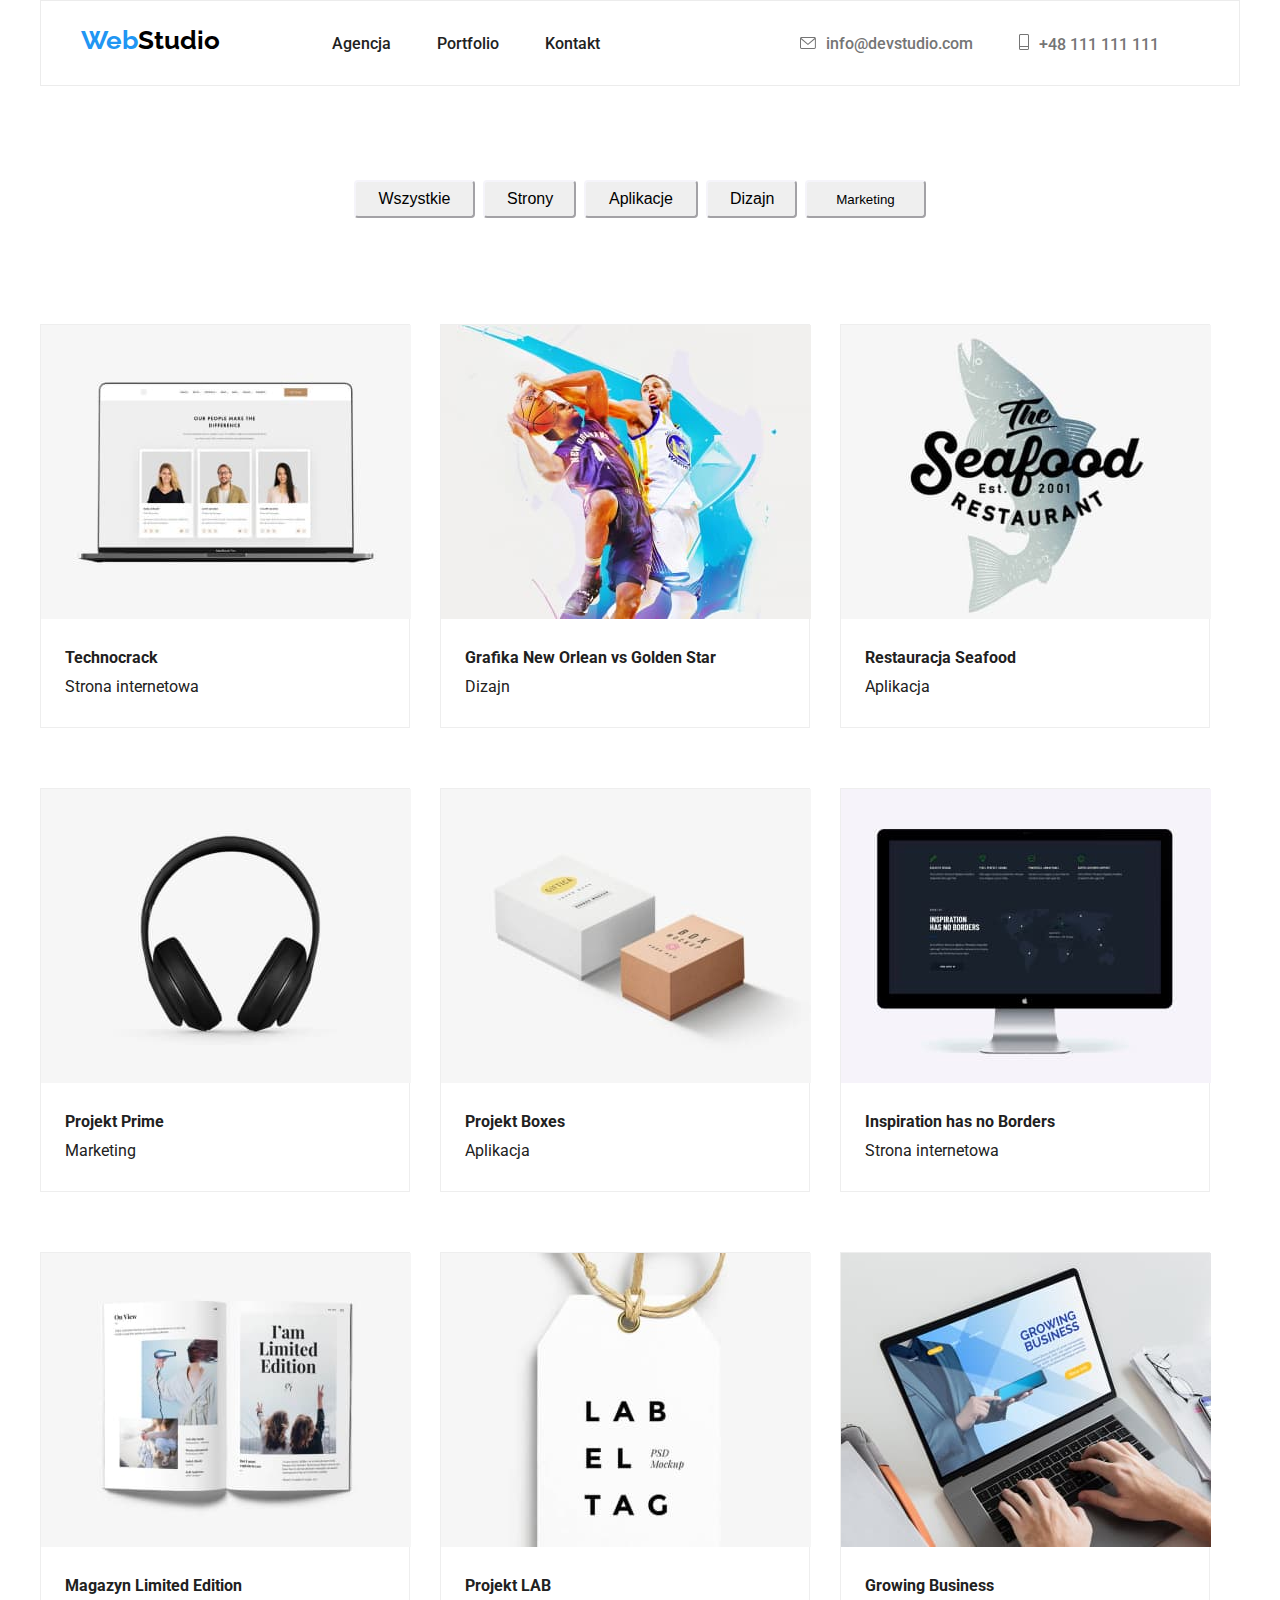
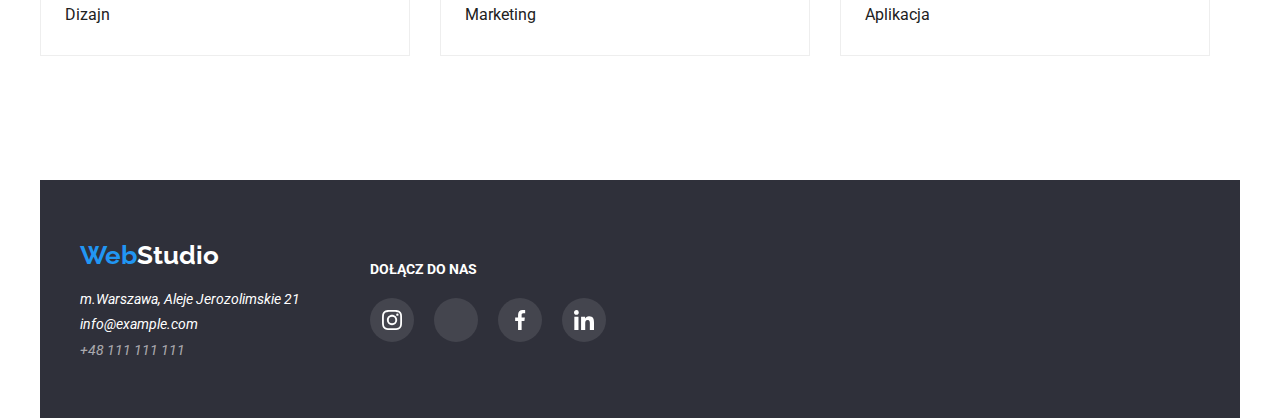
==== portfolio.html @ 2e599bbd "homework-05" ====
<!DOCTYPE html>
<html lang="pl">
  <head>
    <link rel="preconnect" href="https://fonts.googleapis.com" />
    <link rel="preconnect" href="https://fonts.gstatic.com" crossorigin />
    <link
      href="https://fonts.googleapis.com/css2?family=Raleway:wght@700&family=Roboto:wght@400;500;700;900&display=swap"
      rel="stylesheet"
    />
    <title>Portfolio</title>
    <link
      rel="stylesheet"
      href="https://cdnjs.cloudflare.com/ajax/libs/modern-normalize/1.1.0/modern-normalize.min.css"
      integrity="sha512-wpPYUAdjBVSE4KJnH1VR1HeZfpl1ub8YT/NKx4PuQ5NmX2tKuGu6U/JRp5y+Y8XG2tV+wKQpNHVUX03MfMFn9Q=="
      crossorigin="anonymous"
      referrerpolicy="no-referrer"
    />
    <link rel="stylesheet" href="./css/styles.css" />
  </head>
  <body>
    <header class="container">
      <nav class="section-nav">
        <ul>
          <div class="section-logo">
            <li>
              <a class="fontweight-700 logo" href="./index.html"
                ><span class="web">Web</span><span class="studio">Studio</span></a
              >
            </li>
          </div>
         <div class="navigation"> <div class="section-navlinks">
            <li>
              <a class="fontweight-500 nav-link agency" href="html://agencja.pl"
                >Agencja</a
              >
            </li>
            <li>
              <a class="fontweight-500 nav-link portfolio" href="./portfolio.html"
                >Portfolio</a
              >
            </li>
            <li>
              <a class="fontweight-500 nav-link contact" href="html://kontakt.pl"
                >Kontakt</a
              >
            </li>
          </div>
          <div class="section-navcontacts">
            <li>
              <a class="fontweight-500 nav-link mail contact-mail" href="mailto:info@devstudio.com"
                ><svg class="nav-svg01"><use href="./images/icons.svg#icon-envelope"></use></svg>info@devstudio.com</a
              ></li>
            <li>
              <a class="fontweight-500 nav-link telefon number-contact" href="tel:+48111111111"
                ><svg class="nav-svg02"><use href="./images/icons.svg#icon-phone"></use></svg>+48 111 111 111</a
              >
            </li>
          </div></div>
        </ul>
      </nav>
    </header>
    <main class="container">
      <div class="tekstowa-klasa">
        <ul class="section-buttons">
          <li>
            <button class="fontweight-500 buttons buttons1" type="button">
              Wszystkie
            </button>
          </li>
          <li>
            <button class="fontweight-500 buttons buttons2" type="button">
              Strony
            </button>
          </li>
          <li>
            <button class="fontweight-500 buttons buttons3" type="button">
              Aplikacje
            </button>
          </li>
          <li>
            <button class="fontweight-500 buttons buttons4" type="button">
              Dizajn
            </button>
          </li>
          <li>
            <button class="fontweight-500 buttons5" type="button">
              Marketing
            </button>
          </li>
        </ul>
      </div>
      <div>
        <ul class="section-cards">
          <li class="card-photo">
            <figure class="section-photo cards">
              <img
                class="gallery"
                src="images/picture1-02.jpg"
                alt="team photo on a website"
                width="370"
                height="294"
              />
              <figcaption>
                <p class="fontweight-700 gallery-title card-title">Technocrack
                </p>
                <p class="card-subtitle">Strona internetowa</p>
              </figcaption>
            </figure>
          </li>
          <li class="card-photo">
            <figure class="section-photo cards">
              <img
                class="gallery"
                src="images/picture2-02.jpg"
                alt="image of a basketball players"
                width="370"
                height="294"
              />
              <figcaption>
                <p class="fontweight-700 gallery-title card-title">Grafika New Orlean vs Golden Star
                </p>
                <p class="card-subtitle">Dizajn</p>
              </figcaption>
            </figure>
          </li>
          <li class="card-photo">
            <figure class="section-photo cards">
              <img
                class="gallery"
                src="images/picture3-02.jpg"
                alt="picture of a name restaurant"
                width="370"
                height="294"
              />
              <figcaption>
                <p class="fontweight-700 gallery-title card-title">
                  Restauracja Seafood
                </p>
                <p class="card-subtitle">Aplikacja</p>
              </figcaption>
            </figure>
          </li>
          <li class="card-photo">
            <figure class="section-photo cards">
              <img
                class="gallery"
                src="images/picture4-02.jpg"
                alt="image of a headphone"
                width="370"
                height="294"
              />
              <figcaption>
                <p class="fontweight-700 gallery-title card-title">
                  Projekt Prime
                </p>
                <p class="card-subtitle">Marketing</p>
              </figcaption>
            </figure>
          </li>
          <li class="card-photo">
            <figure class="section-photo cards">
              <img
                class="gallery"
                src="images/picture5-02.jpg"
                alt="image of a boxes"
                width="370"
                height="294"
              />
              <figcaption>
                <p class="fontweight-700 gallery-title card-title">
                  Projekt Boxes
                </p>
                <p class="card-subtitle">Aplikacja</p>
              </figcaption>
            </figure>
          </li>
          <li class="card-photo">
            <figure class="section-photo cards">
              <img
                class="gallery"
                src="images/picture6-02.jpg"
                alt="image of a monitor"
                width="370"
                height="294"
              />
              <figcaption>
                <p class="fontweight-700 gallery-title card-title">
                  Inspiration has no Borders
                </p>
                <p class="card-subtitle">Strona internetowa</p>
              </figcaption>
            </figure>
          </li>
          <li class="card-photo">
            <figure class="section-photo cards">
              <img
                class="gallery"
                src="images/picture7-02.jpg"
                alt="image of a book"
                width="370"
                height="294"
              />
              <figcaption>
                <p class="fontweight-700 gallery-title card-title">
                  Magazyn Limited Edition
                </p>
                <p class="card-subtitle">Dizajn</p>
              </figcaption>
            </figure>
          </li>
          <li class="card-photo">
            <figure class="section-photo cards">
              <img
                class="gallery"
                src="images/picture8-02.jpg"
                alt="image of a pendant"
                width="370"
                height="294"
              />
              <figcaption>
                <p class="fontweight-700 gallery-title card-title">
                  Projekt LAB
                </p>
                <p class="card-subtitle">Marketing</p>
              </figcaption>
            </figure>
          </li>
          <li class="card-photo">
            <figure class="section-photo2 cards">
              <img
                class="gallery"
                src="images/picture9-02.jpg"
                alt="image of a desktop"
                width="370"
                height="294"
              />
              <figcaption>
                <p class="fontweight-700 gallery-title card-title">
                  Growing Business
                </p>
                <p class="card-subtitle">Aplikacja</p>
              </figcaption>
            </figure>
          </li>
        </ul>
      </div>
    </main>
    <footer class="container section-footer footer01">
      <div class="foot-addres">
      <a class="fontweight-700 logo logo-footer" href="html://webstudio.pl"
        ><span class="web">Web</span><span class="studio2">Studio</span></a
      >
<address class="address-footer">
        <p class="address">m.Warszawa, Aleje Jerozolimskie 21</p>
        <p class="mail footer-link">info@example.com</p>
        <p class="number footer-link">+48 111 111 111</p>
        </div></div>
        <div class="social-media-box">
        <p class="fontweight-700 text-footer">DOŁĄCZ DO NAS</p>
    
          <ul class="list-social-media">
            <li class="social-media-icon">
              <a class="social-media-icon-border" href="#">
                <svg class="list-icons" width="20x" height="20px">
                  <use href="./images/icons.svg#icon-instagram"></use></svg>
              </a>
            </li>

            <li class="social-media-icon">
              <a class="social-media-icon-border" href="#">
                <svg class="list-icons" width="20x" height="20px">
                  <use href="./images/icons.svg#icon-twitter"></use></svg>
              </a>
            </li>

            <li class="social-media-icon">
              <a class="social-media-icon-border" href="#">
                <svg class="list-icons" width="20x" height="20px">
                  <use href="./images/icons.svg#icon-facebook"></use></svg>
              </a>
            </li>

            <li class="social-media-icon">
              <a class="social-media-icon-border" href="#">
                <svg class="list-icons" width="20x" height="20px">
                  <use href="./images/icons.svg#icon-linkedin"></use></svg>
              </a>
            </li>
          </ul>
        </div>
      </address>
  </body>
</html>
---- css/styles.css ----
:root{
    --accent-color:#2196f3;
    --white-text:#ffffff;
    --black-text:#000000;
    --main-text-color:#212121;
    --main-description-color:#757575;
    --footer-background: #2f303a;
    --bottom-main-description-color: rgba(255, 255, 255, 0.6);
    --footer-socialmedia-icon: rgba(255, 255, 255, 0.1);
    --portfolio-filter:#f5f4fa;
   


    --background-color: #e5e5e5;
    --footer-address:#ffffff99;
    --color-one: #EEEEEE;
    --color-two: #ECECEC;
    --color-04:#AFB1B8;
}

/* Global */

*,
*::before,
*::after {
    margin: 0;
   padding: 0;
   box-sizing: border-box;
   }

/* Header */

/* Main Header */

/* Our assests */

/* What we do */

/* Our team */

/* Our clients */

/* Footer */

/* Portfolio */


.fontweight-500{
    font-weight: 500;
}
.fontweight-600{
    font-weight: 600;
}
.fontweight-700{
    font-weight: 700;
}
header{
    margin: 0 auto;
    background-color:var(--white-text);
}
main{
    margin: 0 auto;
}
.nav-link:hover, .nav-link:focus{
    color:var(--accent-color);
    font-size: 14px;
    line-height: 1.14;
    text-decoration: none;
}
.agency{
    text-decoration: none;
    color: var(--main-text-color);
}
.portfolio{
    text-decoration: none;
    color: var(--main-text-color);
}
.contact{
    text-decoration: none;
    color: var(--main-text-color);
}
body{
    font-family: "Roboto", "sans-serif";
    color: var(--main-text-color);
    background-color: var(--white-text);
}
button:hover, button:focus{
    color: var(--white-text);
    background-color: var(--accent-color);
    cursor: pointer;
    box-shadow: 0px 3px 1px 0px #0000001A;
}
.gallery{
    font-size: 18px;
    line-height: 2;
}
.gallery-title {
    font-size: 16px;
    line-height: 1.88;
}
.logo{
    font-size: 26px;
    font-family: "Raleway", "sans-serif";
    line-height: 1.19;
    text-decoration: none;
    padding-left: 40px;
}
footer{
    margin: 0 auto;
    background-color: var(--footer-background);
}
address{
    color: var(--footer-address);
    font-size: 14px;
    line-height: 1.17;
}
.web{
    color:var(--accent-color);
}
.studio{
    color:var(--black-text);
    text-decoration: none;
}
.studio2{
    color:var(--white-text);
    text-decoration: none;
}
span[mail]{
   cursor: pointer;
}
h1{
    color:var(--white-text);
    font-size: 44px;
    line-height: 1.36;
    font-weight: 900;
    padding-top: 200px;
    padding-left: 250px;
    padding-right: 250px;
    letter-spacing: 0.06em;
    text-align: center;
    
}
.button-service{
    color:var(--white-text);
    background-color: var(--accent-color);
    cursor:default;
    font-size: 16px;
    line-height: 1.88;
    border-radius: 4px;
    border: #2196f3;
    margin-top: 30px;
    width:200px;
    height: 50px;
    align-items: center;
    margin-bottom: 200px;
    margin-left: 500px;
    

}
.section-header{
    font-size: 36px;
    line-height: 1.17;
    flex-wrap: nowrap;
    text-align: center;
    padding-top:94px;
}
.section-header02{
    font-size: 36px;
    line-height: 1.17;
    flex-wrap: nowrap;
    text-align: center;
    padding-top: 94px;
    background-color: var(--portfolio-filter);
    margin:auto;
}
.section-header03{
    font-size: 36px;
    line-height: 1.17;
    flex-wrap: nowrap;
    text-align: center;
    padding-top: 94px;
    margin:auto;
}
.section-heading{
    line-height: 1.14;
    font-size: 14px;
    margin-top: 30px;
}
.section-text{
     line-height: 1.71;
    font-size: 14px;
}
.gallery-name{
    font-size: 16px;
    line-height: 1.19;
    padding-left: 99px;
    padding-right: 99px;
    margin-top: 30px;
}
.gallery-description01{
   font-size: 16px;
    line-height: 1.19;
    padding-left: 70px;
    padding-right: 70px;
    margin-top: 10px;
}
.gallery-description02{
    font-size: 16px;
     line-height: 1.19;
     padding-left: 62px;
     padding-right: 61px;
     margin-top: 10px;
 }
 .gallery-description03{
    font-size: 16px;
     line-height: 1.19;
     padding-left: 97px;
     padding-right: 97px;
     margin-top: 10px;
 }
 .gallery-description04{
    font-size: 16px;
     line-height: 1.19;
     padding-left: 92px;
     padding-left: 91px;
     margin-top: 10px;
 }
 span[mail2]{
    cursor: pointer;
 }
 .mail2{
    cursor: pointer;
    margin-top: 9px;
    color: var(--main-text-color);
    text-decoration: none;
}
.number-contact{
color: var(--main-description-color);
text-decoration: none;
}

.contact-mail{
    text-decoration: none;
    color:var(--main-description-color);
}
.mail{
    cursor: pointer;
    margin-top: 9px;
}
.footer-link:hover, .footer-link:focus{
    color:var(--accent-color);
    font-size: 14px;
    line-height: 1.14;
}
.container{
    width: 1200px;
    margin:0 auto;
}
.section-nav{
    border: 1px solid var(--color-two);
    justify-content: space-between;
}
.navigation{
    display: inline-flex;
    align-content: space-between;
    align-items: center;
}
.section-navlinks{
    display: inline-flex;
    list-style: none;
    color: var(--main-text-color);
    padding-left: 15px;
    gap:46px;
        margin-left: 93px;
        padding-top: 32px;
        padding-bottom: 32px;
    }
.section-logo{
    display: inline-flex;
    list-style: none;
    padding-top: 24px;
    padding-bottom: 25px;
    
}
.section-navcontacts{
    display: inline-flex;
    list-style: none;
    color: var(--main-description-color);
gap:46px;
padding-left: 200px;}
.section-lorem{
    display:flex;
    list-style: none;
    padding-top: 94px;
    padding-left: 40px;
    }
    .section-text{
        margin-top: 10px;
    }
.section-pictures{
    display: inline-flex;
    list-style: none;
    justify-content: center;
    padding-bottom: 94px;
    padding-top: 50px;
    padding-left: 215px;
    padding-right: 215px;
}
.section-team{
    display: inline-flex;
    list-style: none;
    background-color: var(--portfolio-filter);
    padding-top: 50px;
    padding-left: 15px;
    padding-bottom: 94px;

}
.section-footer{
    text-decoration: none;
    padding-top: 60px;
    display: flex;
    flex-direction: row;
}
.logo-footer{
    padding-left: 40px;

}
.section-buttons{
    display: inline-flex;
    list-style: none;
    justify-content: center;
}
.section-cards{
    display:flex;
    list-style: none;
    justify-content: center;
    flex-wrap: wrap;
    row-gap: 30px;
    padding-bottom: 94px;
    margin-top: 56px;
}
.section-photo:hover{
    box-shadow: 1px 4px 6px 0px rgba(0, 0, 0, 0.1);
}
.section-photo2:hover{
    box-shadow: 0px 3px rgba(0, 0, 0, 0.1);
    }
.buttons{
    border-radius: 4px;
    border-color: var(--portfolio-filter);
    margin-right: 8px;
}
.section-photo{
    border: 1px solid var(--color-one);
    margin-right: 30px;
    margin-bottom: 30px;
}
.section-photo2{
    border: 1px solid var(--color-one);
    margin-right: 30px;
    margin-bottom: 30px;
}
.lorem-title01{
    padding-left: 215px;
    padding-top: 94px;
    
}
.lorem-text01{
    padding-top: 94px;
    margin-top: 10px;
}
.buttons{
    font-size: 16px;
    line-height: 1.14;
    padding-top: 6px;
    padding-left: 22px;
    padding-bottom: 6px;
    padding-right: 22px;
    height: 38px;

}
.buttons1{
    width: 121px;
}
.buttons2{
    width: 93px;
}
.buttons3{
    width: 114px;
}
.buttons4{
    width: 91px;
}
.buttons5{
    border-radius: 4px;
    border-color: var(--portfolio-filter);
    width: 121px;
    height: 38px;
}
.section-buttons{
    margin-top:94px;
    margin-bottom: 50px;
}
.cards{
    width: 370px;
    height:404px;
}
.card-title{
    padding-left: 24px;
    padding-right: 24px;
    margin-top: 20px;
}
.card-subtitle{
    padding-left: 24px;
    padding-right: 24px;
    padding-bottom: 20px;
    margin-top: 4px;
}
.card-photo{
    flex-basis: calc((100% - (2 * 30px)) / 3);
}
.address-footer{
    padding-left: 40px;
    text-decoration: none;
    padding-bottom: 60px;
    color: var(--white-text);
}
.team-member{
    border-radius:3px;
    border-color: rgba(0,0,0,0.12);
    width: 270px;
    height: 428px;
    margin-right: 30px;
    background-color:var(--white-text);
    box-shadow: 0px 1px 2px rgba(0, 0, 0, 0.14);
}
.team-member02{
    border-radius:3px;
    border-color: rgba(0,0,0,0.12);
    width: 270px;
    height: 428px;
    background-color:var(--white-text);
    box-shadow: 0px 1px 2px rgba(0, 0, 0, 0.14);
}
.box-picture{
    margin-right: 30px;
}
.address{
margin-top: 20px;
}
.number{
    margin-top: 9px;
    color: var(--footer-address);
}
.tekstowa-klasa{
    display: flex;
    justify-content: center;
}
.sort{
    margin:0 auto;
}
.group-01{
    background-color: var(--portfolio-filter);
    width: 270px;
    height: 120px;
    border-radius: 4px;
    padding-top: 25px;
    padding-bottom: 25px;
}
.group-02{
width: 206px;
height: 56px;
margin-top: 16px;
justify-content: center;
padding-left: 35px;
}
.nav-svg01{
    width: 16px;
    height: 12px;
    margin-right: 10px;
    color:var(--main-description-color);
}
.nav-svg02{
    width: 10px;
    height: 16px;
    margin-right: 10px;
}
.nav-svg01:hover,
.nav-svg01:focus {
stroke: var(--accent-color);
}
.nav-svg02:hover,
.nav-svg02:focus {
  stroke: var(--accent-color);
}
 
.clients{
    display: inline-flex;
    list-style: none;
    margin-top: 50px;
    padding-bottom: 94px;
 justify-content: center;
 padding-left: 10px;
}

.client{
    width: 170px;
    height: 92px;
    border: solid 1px;
    border-color: var(--color-04);
    border-radius: 4px;
    padding-top: 20px;
    padding-bottom: 18px;
    margin-right: 30px;
}
.client02{
    width: 170px;
    height: 92px;
    border: solid 1px;
    border-color: var(--color-04);
    border-radius: 4px;
    padding-top: 20px;
    padding-bottom: 18px;
}
.text-footer{
    color: var(--white-text);
    font-family: "Roboto", "sans-serif";
    font-size: 14px;
    line-height: 1.14;
    display: flex;
    flex-direction: column;
    padding-top: 10px;
   
}
.social-links{
    margin-top: 20px;
    display: flex;
    flex-direction: row;
    list-style: none;
}
.social-links2{
    margin-top: 20px;
    display: flex;
    flex-direction: row;
}
.social-link{
    width: 20px;
    height: 20px;
    margin-right:10px;
    align-items: center;
}
.social-media-border{
    display: flex;
align-items: center;
    width: 44px;
    height: 44px;
    background-color: var(--footer-socialmedia-icon);
    border-radius: 50px;
}
.social-media-border:hover, 
.social-media-border:focus{
    cursor: pointer;
background-color: var(--accent-color);

}
.client:hover{
    border-color: var(--accent-color);
    color:var(--accent-color);
    cursor: pointer;
}
.client02{
    border-color: var(--accent-color);
}
.foot-addres{
display: flex;
flex-direction: column;
}
.media{
    background-color: #FFFFFF;
    width: 44px;
    height: 44px;
}
.media1{
    color: solid #AFB1B8;
}
.section-background-1 {
    background:linear-gradient(
        to bottom,
        rgba(47, 48, 58, 0.4) 0%,
        rgba(47, 48, 58, 0.4) 50%
      ),
      url(../images/team.jpg);
    max-width: 1600px;
  }
  .list-clients {
    display: flex;
    justify-content: center;
    margin-top: 16px;
  }
  
.team-icon {
    margin-right: 10px;
    padding-bottom: 30px;
    display: flex;
    align-items: center;
  }
  .team-icon-border {
    text-decoration: none;
    display: flex;
    align-items: center;
    width: 44px;
    height: 44px;
    border-radius: 50px;
  }  
  .list-icons {
    text-decoration: none;
  }
  .team-icon-border:hover,
  .team-icon-border:focus {
    --color3: var(--white-text);
    background-color: var(--accent-color);
  }  
  .list-social-media {
    display: flex;
    justify-content: center;
    text-decoration: none;
    list-style: none;
    margin-top: 20px;
  }
  .social-media-icon {
    margin-right: 20px;
    --color3: var(--white-text);
  }
  .social-media-box {
    display: flex;
    flex-wrap: wrap;
    width: 206px;
    height: 80px;
    margin-left: 70px;
    padding-top: 12px;
  }
  .social-media-icon-border:hover,
.social-media-icon-border:focus {
  background-color: var(--accent-color);
}
.social-media-icon-border{
    width: 44px;
    height: 44px;
    border-radius: 50px;
}
.list-clients {
    display: flex;
    justify-content: center;
  }
  .item-client {
    margin-right: 30px;
    list-style: none;
    margin-top: 50px;
    padding-bottom: 94px;
  justify-content: center;

  }
  .item-border {
    text-decoration: none;
    display: flex;
    align-items: center;
    width: 170px;
    height: 92px;
    border: 1px solid #afb1b8;
    border-radius: 4px;
  }
  .item-border:hover,
.item-border:focus {
  border: 1px solid var(--accent-color);
  --color3: var(--accent-color);
  --color2: var(--accent-color);
}
.list-icons {
    list-style: none;
  }
  .social-media-icon-border{
    text-decoration: none;
    display: flex;
    align-items: center;
    width: 44px;
    height: 44px;
    background-color: var(--footer-socialmedia-icon);
    border-radius: 50px;}
    .icon-twitter{
        fill:#afb1b8;}
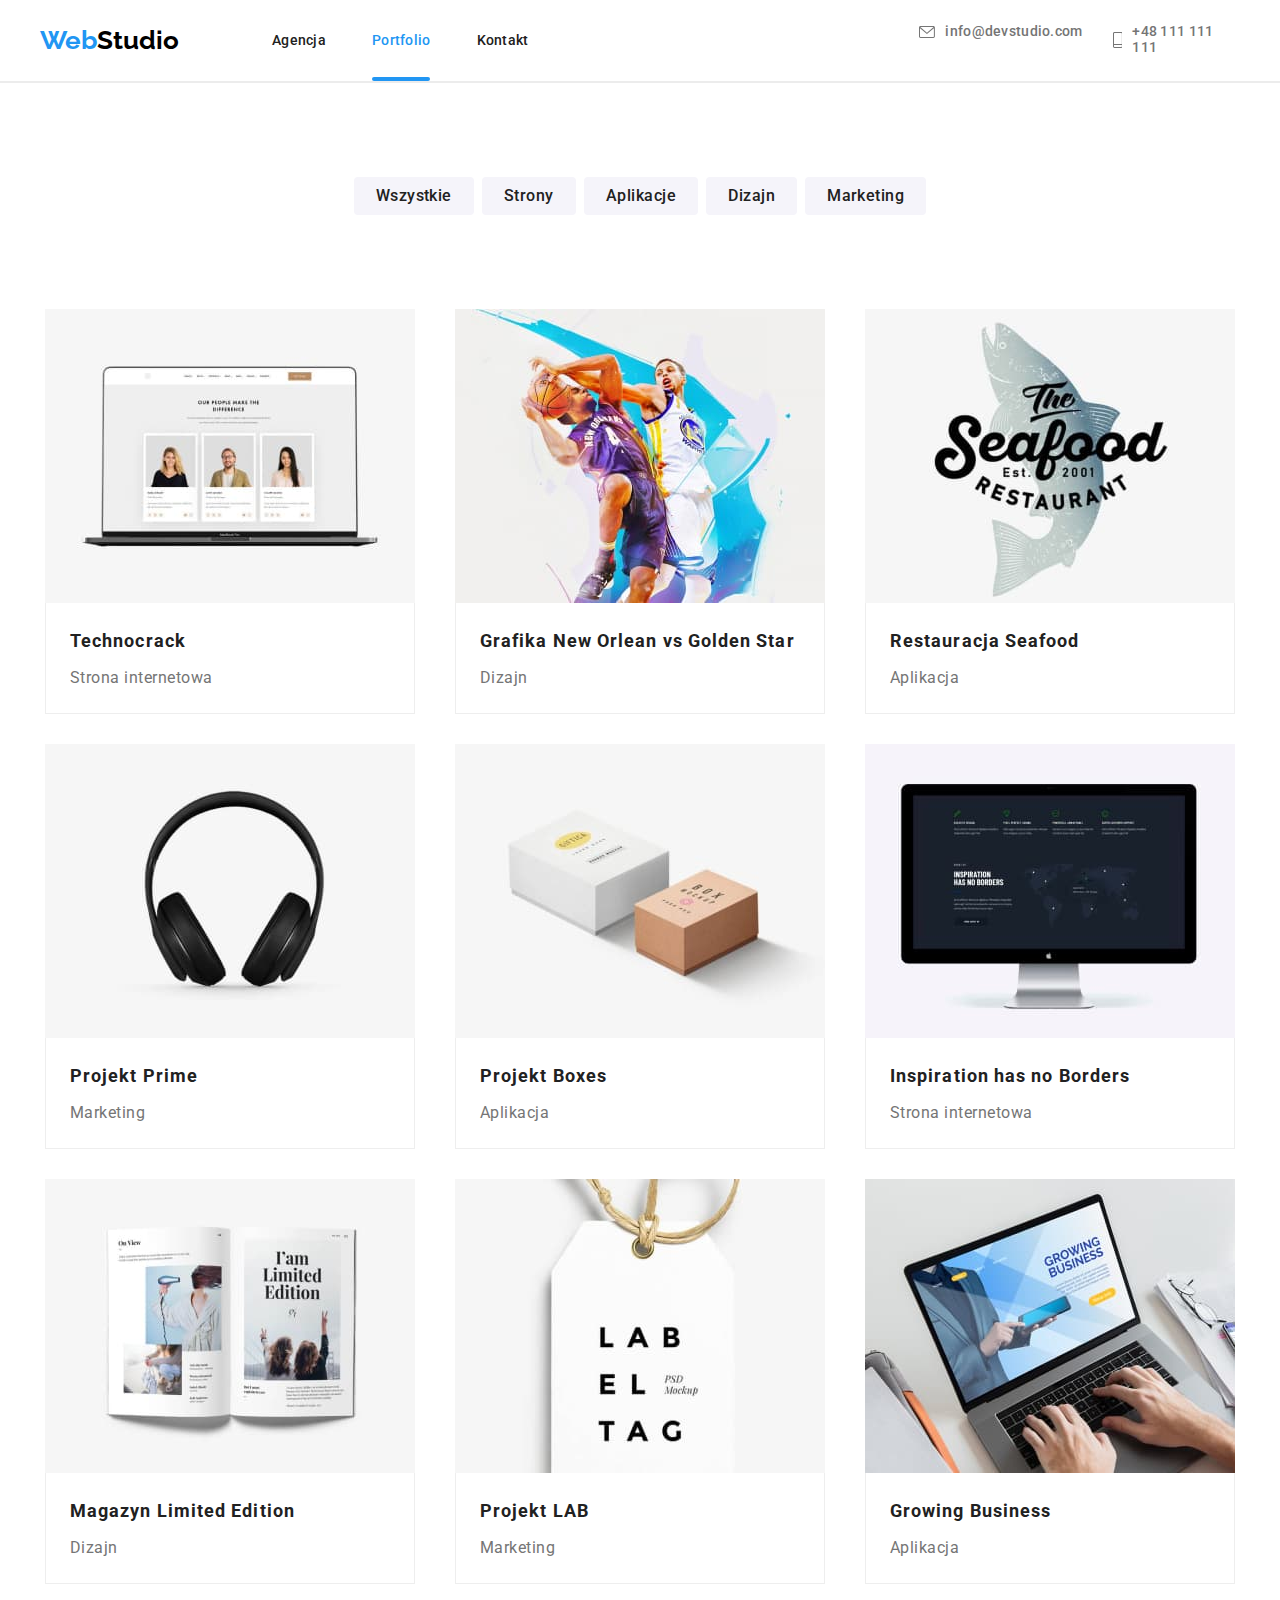
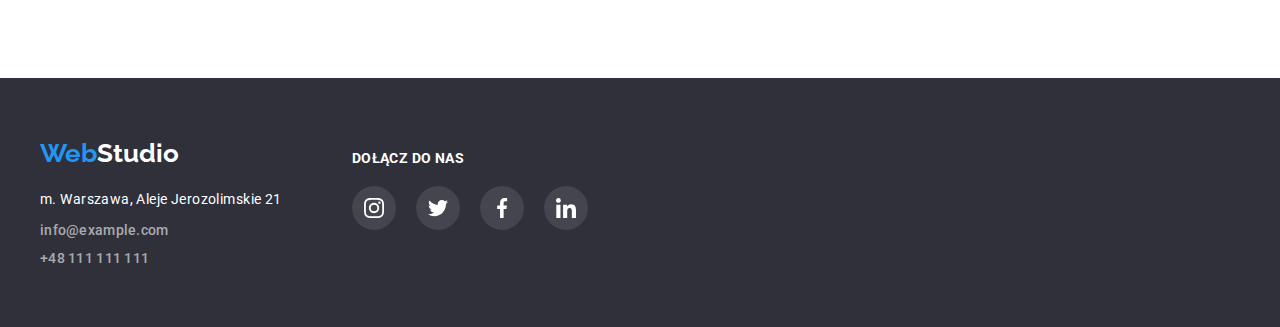
==== commit f80bcd8d: "homework05" ====
--- a/portfolio.html
+++ b/portfolio.html
@@ -1,293 +1,331 @@
 <!DOCTYPE html>
 <html lang="pl">
   <head>
+    <meta charset="UTF-8" />
+    <meta http-equiv="X-UA-Compatible" content="IE=edge" />
+    <meta name="viewport" content="width=device-width, initial-scale=1.0" />
+    <title>Portfolio</title>
     <link rel="preconnect" href="https://fonts.googleapis.com" />
     <link rel="preconnect" href="https://fonts.gstatic.com" crossorigin />
     <link
       href="https://fonts.googleapis.com/css2?family=Raleway:wght@700&family=Roboto:wght@400;500;700;900&display=swap"
-      rel="stylesheet"
-    />
-    <title>Portfolio</title>
+      rel="stylesheet"/>
     <link
       rel="stylesheet"
       href="https://cdnjs.cloudflare.com/ajax/libs/modern-normalize/1.1.0/modern-normalize.min.css"
       integrity="sha512-wpPYUAdjBVSE4KJnH1VR1HeZfpl1ub8YT/NKx4PuQ5NmX2tKuGu6U/JRp5y+Y8XG2tV+wKQpNHVUX03MfMFn9Q=="
       crossorigin="anonymous"
-      referrerpolicy="no-referrer"
-    />
-    <link rel="stylesheet" href="./css/styles.css" />
+      referrerpolicy="no-referrer"/>
+    <link href="css/styles.css" rel="stylesheet" />
   </head>
   <body>
-    <header class="container">
-      <nav class="section-nav">
-        <ul>
-          <div class="section-logo">
-            <li>
-              <a class="fontweight-700 logo" href="./index.html"
-                ><span class="web">Web</span><span class="studio">Studio</span></a
-              >
-            </li>
-          </div>
-         <div class="navigation"> <div class="section-navlinks">
-            <li>
-              <a class="fontweight-500 nav-link agency" href="html://agencja.pl"
-                >Agencja</a
-              >
-            </li>
-            <li>
-              <a class="fontweight-500 nav-link portfolio" href="./portfolio.html"
-                >Portfolio</a
-              >
-            </li>
-            <li>
-              <a class="fontweight-500 nav-link contact" href="html://kontakt.pl"
-                >Kontakt</a
-              >
-            </li>
-          </div>
-          <div class="section-navcontacts">
-            <li>
-              <a class="fontweight-500 nav-link mail contact-mail" href="mailto:info@devstudio.com"
-                ><svg class="nav-svg01"><use href="./images/icons.svg#icon-envelope"></use></svg>info@devstudio.com</a
-              ></li>
-            <li>
-              <a class="fontweight-500 nav-link telefon number-contact" href="tel:+48111111111"
-                ><svg class="nav-svg02"><use href="./images/icons.svg#icon-phone"></use></svg>+48 111 111 111</a
-              >
-            </li>
-          </div></div>
-        </ul>
-      </nav>
+    <header>
+      <div class="container">
+        <div class="box1">
+          <a class="logo-black" href="./index.html"
+            ><span class="logo-web">Web</span>Studio</a>
+          <nav>
+            <ul class="navigation-links">
+              <li class="list-navigation">
+                <a class="link" href="./index.html">Agencja</a>
+              </li>
+              <li class="list-navigation">
+                <a class="link-active-portfolio" href="./portfolio.html"
+                  >Portfolio</a>
+              </li>
+              <li class="list-navigation">
+                <a class="link" href="#">Kontakt</a>
+              </li>
+            </ul>
+          </nav>
+          <ul class="contact-links-top">
+            <li class="list-contact">
+              <a class="link-contact" href="mailto:info@devstudio.com">
+                <svg class="icons-contact" width="16px" height="12px">
+                  <use href="./images/icons.svg#icon-envelope"></use></svg>info@devstudio.com</a>
+            </li>
+            <li class="list-contact">
+              <a class="link-contact" href="tel:+48111111111"
+                ><svg class="icons-contact" width="10px" height="16px">
+                  <use href="./images/icons.svg#icon-phone"></use></svg>+48 111 111 111</a>
+            </li>
+          </ul>
+        </div>
+      </div>
+      <div class="header-line"></div>
     </header>
-    <main class="container">
-      <div class="tekstowa-klasa">
-        <ul class="section-buttons">
-          <li>
-            <button class="fontweight-500 buttons buttons1" type="button">
-              Wszystkie
-            </button>
-          </li>
-          <li>
-            <button class="fontweight-500 buttons buttons2" type="button">
-              Strony
-            </button>
-          </li>
-          <li>
-            <button class="fontweight-500 buttons buttons3" type="button">
-              Aplikacje
-            </button>
-          </li>
-          <li>
-            <button class="fontweight-500 buttons buttons4" type="button">
-              Dizajn
-            </button>
-          </li>
-          <li>
-            <button class="fontweight-500 buttons5" type="button">
-              Marketing
-            </button>
-          </li>
-        </ul>
+    <main>
+      <div class="container">
+        <section class="section">
+          <ul class="list-project-filter">
+            <li class="item-project-filter">
+              <button type="button" class="project-filter">Wszystkie</button>
+            </li>
+            <li class="item-project-filter">
+              <button type="button" class="project-filter">Strony</button>
+            </li>
+            <li class="item-project-filter">
+              <button type="button" class="project-filter">Aplikacje</button>
+            </li>
+            <li class="item-project-filter">
+              <button type="button" class="project-filter">Dizajn</button>
+            </li>
+            <li class="item-project-filter">
+              <button type="button" class="project-filter">Marketing</button>
+            </li>
+          </ul>
+        </section>
       </div>
-      <div>
-        <ul class="section-cards">
-          <li class="card-photo">
-            <figure class="section-photo cards">
+      <div class="container">
+        <section class="section-projects">
+          <ul class="list-project">
+            <li class="item-project">
               <img
-                class="gallery"
-                src="images/picture1-02.jpg"
-                alt="team photo on a website"
-                width="370"
-                height="294"
-              />
-              <figcaption>
-                <p class="fontweight-700 gallery-title card-title">Technocrack
-                </p>
-                <p class="card-subtitle">Strona internetowa</p>
-              </figcaption>
-            </figure>
-          </li>
-          <li class="card-photo">
-            <figure class="section-photo cards">
-              <img
-                class="gallery"
-                src="images/picture2-02.jpg"
-                alt="image of a basketball players"
-                width="370"
-                height="294"
-              />
-              <figcaption>
-                <p class="fontweight-700 gallery-title card-title">Grafika New Orlean vs Golden Star
-                </p>
-                <p class="card-subtitle">Dizajn</p>
-              </figcaption>
-            </figure>
-          </li>
-          <li class="card-photo">
-            <figure class="section-photo cards">
-              <img
-                class="gallery"
-                src="images/picture3-02.jpg"
-                alt="picture of a name restaurant"
-                width="370"
-                height="294"
-              />
-              <figcaption>
-                <p class="fontweight-700 gallery-title card-title">
-                  Restauracja Seafood
-                </p>
-                <p class="card-subtitle">Aplikacja</p>
-              </figcaption>
-            </figure>
-          </li>
-          <li class="card-photo">
-            <figure class="section-photo cards">
-              <img
-                class="gallery"
-                src="images/picture4-02.jpg"
-                alt="image of a headphone"
-                width="370"
-                height="294"
-              />
-              <figcaption>
-                <p class="fontweight-700 gallery-title card-title">
-                  Projekt Prime
-                </p>
-                <p class="card-subtitle">Marketing</p>
-              </figcaption>
-            </figure>
-          </li>
-          <li class="card-photo">
-            <figure class="section-photo cards">
-              <img
-                class="gallery"
-                src="images/picture5-02.jpg"
-                alt="image of a boxes"
-                width="370"
-                height="294"
-              />
-              <figcaption>
-                <p class="fontweight-700 gallery-title card-title">
-                  Projekt Boxes
-                </p>
-                <p class="card-subtitle">Aplikacja</p>
-              </figcaption>
-            </figure>
-          </li>
-          <li class="card-photo">
-            <figure class="section-photo cards">
-              <img
-                class="gallery"
-                src="images/picture6-02.jpg"
-                alt="image of a monitor"
-                width="370"
-                height="294"
-              />
-              <figcaption>
-                <p class="fontweight-700 gallery-title card-title">
+                class="overlay-box"
+                src="images/portfolio/technocrack.jpg"
+                alt="projekt strony internetowej firmy technocrack"
+                width="370"
+                height="294"
+              />
+              <div class="overlay">
+                <p class="overlay-description">
+                  Technocrack jest popularną platformą wykorzystywaną do
+                  rozpowszechniania koronawirusa. Firmy wykorzystują tę
+                  platformę do celów szpiegowskich i ataków na niezabezpieczone
+                  serwery konkurencji
+                </p>
+              </div>
+              <div class="project-border">
+                <h2 class="project-name" lang="en">Technocrack</h2>
+                <p class="project-group">Strona internetowa</p>
+              </div>
+            </li>
+            <li class="item-project">
+              <img class="overlay-box"
+                src="images/portfolio/new-orlean-vs-golden-star.jpg"
+                alt="ilustracja dwóch zawodników koszykówki podczas meczu"
+                width="370"
+                height="294"
+              />
+              <div class="overlay">
+                <p class="overlay-description">
+                  Technocrack jest popularną platformą wykorzystywaną do
+                  rozpowszechniania koronawirusa. Firmy wykorzystują tę
+                  platformę do celów szpiegowskich i ataków na niezabezpieczone
+                  serwery konkurencji
+                </p>
+              </div>
+              <div class="project-border">
+                <h2 class="project-name">
+                  Grafika <span lang="en">New Orlean vs Golden Star</span>
+                </h2>
+                <p class="project-group">Dizajn</p>
+              </div>
+            </li>
+
+            <li class="item-project">
+              <img class="overlay-box"
+                src="images/portfolio/seafood-restaurant.jpg"
+                alt="logo restauracji seafood"
+                width="370"
+                height="294"
+              />
+              <div class="overlay">
+                <p class="overlay-description">
+                  Technocrack jest popularną platformą wykorzystywaną do
+                  rozpowszechniania koronawirusa. Firmy wykorzystują tę
+                  platformę do celów szpiegowskich i ataków na niezabezpieczone
+                  serwery konkurencji
+                </p>
+              </div>
+              <div class="project-border">
+                <h2 class="project-name">
+                  Restauracja <span lang="en">Seafood</span>
+                </h2>
+                <p class="project-group">Aplikacja</p>
+              </div>
+            </li>
+
+            <li class="item-project">
+              <img class="overlay-box"
+                src="images/portfolio/project-prime.jpg"
+                alt="czarne słuchawki nauszne"
+                width="370"
+                height="294"
+              />
+              <div class="overlay">
+                <p class="overlay-description">
+                  Technocrack jest popularną platformą wykorzystywaną do
+                  rozpowszechniania koronawirusa. Firmy wykorzystują tę
+                  platformę do celów szpiegowskich i ataków na niezabezpieczone
+                  serwery konkurencji
+                </p>
+              </div>
+              <div class="project-border">
+                <h2 class="project-name">
+                  Projekt <span lang="en">Prime</span>
+                </h2>
+                <p class="project-group">Marketing</p>
+              </div>
+            </li>
+            <li class="item-project">
+              <img class="overlay-box"
+                src="images/portfolio/project-boxes.jpg"
+                alt="dwa tekturowe pudełka"
+                width="370"
+                height="294"
+              />
+              <div class="overlay">
+                <p class="overlay-description">
+                  Technocrack jest popularną platformą wykorzystywaną do
+                  rozpowszechniania koronawirusa. Firmy wykorzystują tę
+                  platformę do celów szpiegowskich i ataków na niezabezpieczone
+                  serwery konkurencji
+                </p>
+              </div>
+              <div class="project-border">
+                <h2 class="project-name">
+                  Projekt <span lang="en">Boxes</span>
+                </h2>
+                <p class="project-group">Aplikacja</p>
+              </div>
+            </li>
+            <li class="item-project">
+              <img class="overlay-box"
+                src="images/portfolio/inspiration-has-no-borders.jpg"
+                alt="monitor z wyświetlonym projektem strony internetowej inspiration has no borders"
+                width="370"
+                height="294"
+              />
+              <div class="overlay">
+                <p class="overlay-description">
+                  Technocrack jest popularną platformą wykorzystywaną do
+                  rozpowszechniania koronawirusa. Firmy wykorzystują tę
+                  platformę do celów szpiegowskich i ataków na niezabezpieczone
+                  serwery konkurencji
+                </p>
+              </div>
+              <div class="project-border">
+                <h2 class="project-name" lang="en">
                   Inspiration has no Borders
-                </p>
-                <p class="card-subtitle">Strona internetowa</p>
-              </figcaption>
-            </figure>
-          </li>
-          <li class="card-photo">
-            <figure class="section-photo cards">
-              <img
-                class="gallery"
-                src="images/picture7-02.jpg"
-                alt="image of a book"
-                width="370"
-                height="294"
-              />
-              <figcaption>
-                <p class="fontweight-700 gallery-title card-title">
-                  Magazyn Limited Edition
-                </p>
-                <p class="card-subtitle">Dizajn</p>
-              </figcaption>
-            </figure>
-          </li>
-          <li class="card-photo">
-            <figure class="section-photo cards">
-              <img
-                class="gallery"
-                src="images/picture8-02.jpg"
-                alt="image of a pendant"
-                width="370"
-                height="294"
-              />
-              <figcaption>
-                <p class="fontweight-700 gallery-title card-title">
-                  Projekt LAB
-                </p>
-                <p class="card-subtitle">Marketing</p>
-              </figcaption>
-            </figure>
-          </li>
-          <li class="card-photo">
-            <figure class="section-photo2 cards">
-              <img
-                class="gallery"
-                src="images/picture9-02.jpg"
-                alt="image of a desktop"
-                width="370"
-                height="294"
-              />
-              <figcaption>
-                <p class="fontweight-700 gallery-title card-title">
-                  Growing Business
-                </p>
-                <p class="card-subtitle">Aplikacja</p>
-              </figcaption>
-            </figure>
-          </li>
-        </ul>
+                </h2>
+                <p class="project-group">Strona internetowa</p>
+              </div>
+            </li>
+            <li class="item-project">
+              <img class="overlay-box"
+                src="images/portfolio/limited-edition-magazine.jpg"
+                alt="zdjęcie papierowej wersji magazynu limited edition"
+                width="370"
+                height="294"
+              />
+              <div class="overlay">
+                <p class="overlay-description">
+                  Technocrack jest popularną platformą wykorzystywaną do
+                  rozpowszechniania koronawirusa. Firmy wykorzystują tę
+                  platformę do celów szpiegowskich i ataków na niezabezpieczone
+                  serwery konkurencji
+                </p>
+              </div>
+              <div class="project-border">
+                <h2 class="project-name">
+                  Magazyn <span lang="en">Limited Edition</span>
+                </h2>
+                <p class="project-group">Dizajn</p>
+              </div>
+            </li>
+            <li class="item-project">
+              <img class="overlay-box"
+                src="images/portfolio/project-lab.jpg"
+                alt="makieta projektu labeltag"
+                width="370"
+                height="294"
+              />
+              <div class="overlay">
+                <p class="overlay-description">
+                  Technocrack jest popularną platformą wykorzystywaną do
+                  rozpowszechniania koronawirusa. Firmy wykorzystują tę
+                  platformę do celów szpiegowskich i ataków na niezabezpieczone
+                  serwery konkurencji
+                </p>
+              </div>
+              <div class="project-border">
+                <h2 class="project-name">Projekt LAB</h2>
+                <p class="project-group">Marketing</p>
+              </div>
+            </li>
+            <li class="item-project">
+              <img class="overlay-box"
+                src="images/portfolio/growing-business.jpg"
+                alt="laptop z uruchomioną aplikacją growing business"
+                width="370"
+                height="294"
+              />
+              <div class="overlay">
+                <p class="overlay-description">
+                  Technocrack jest popularną platformą wykorzystywaną do
+                  rozpowszechniania koronawirusa. Firmy wykorzystują tę
+                  platformę do celów szpiegowskich i ataków na niezabezpieczone
+                  serwery konkurencji
+                </p>
+              </div>
+              <div class="project-border">
+                <h2 class="project-name" lang="en">Growing Business</h2>
+                <p class="project-group">Aplikacja</p>
+              </div>
+            </li>
+          </ul>
+        </section>
       </div>
     </main>
-    <footer class="container section-footer footer01">
-      <div class="foot-addres">
-      <a class="fontweight-700 logo logo-footer" href="html://webstudio.pl"
-        ><span class="web">Web</span><span class="studio2">Studio</span></a
-      >
-<address class="address-footer">
-        <p class="address">m.Warszawa, Aleje Jerozolimskie 21</p>
-        <p class="mail footer-link">info@example.com</p>
-        <p class="number footer-link">+48 111 111 111</p>
-        </div></div>
-        <div class="social-media-box">
-        <p class="fontweight-700 text-footer">DOŁĄCZ DO NAS</p>
-    
-          <ul class="list-social-media">
-            <li class="social-media-icon">
-              <a class="social-media-icon-border" href="#">
-                <svg class="list-icons" width="20x" height="20px">
-                  <use href="./images/icons.svg#icon-instagram"></use></svg>
-              </a>
-            </li>
-
-            <li class="social-media-icon">
-              <a class="social-media-icon-border" href="#">
-                <svg class="list-icons" width="20x" height="20px">
-                  <use href="./images/icons.svg#icon-twitter"></use></svg>
-              </a>
-            </li>
-
-            <li class="social-media-icon">
-              <a class="social-media-icon-border" href="#">
-                <svg class="list-icons" width="20x" height="20px">
-                  <use href="./images/icons.svg#icon-facebook"></use></svg>
-              </a>
-            </li>
-
-            <li class="social-media-icon">
-              <a class="social-media-icon-border" href="#">
-                <svg class="list-icons" width="20x" height="20px">
-                  <use href="./images/icons.svg#icon-linkedin"></use></svg>
-              </a>
-            </li>
-          </ul>
+    <footer class="footer">
+      <div class="container">
+        <div class="footer-box">
+          <div>
+            <a class="logo-white" href="./index.html"
+              ><span class="logo-web">Web</span>Studio</a
+            >
+            <address>
+              <p class="city-street">m. Warszawa, Aleje Jerozolimskie 21</p>
+            </address>
+            <ul class="contact-links-bottom">
+              <li class="item-contact-bottom">
+                <a class="link" href="mailto:info@example.com"
+                  >info@example.com</a
+                >
+              </li>
+              <li>
+                <a class="link" href="tel:+48111111111">+48 111 111 111</a>
+              </li>
+            </ul>
+          </div>
+          <div class="social-media-box">
+            <p class="social-media-title">Dołącz do nas</p>
+            <ul class="list-social-media">
+              <li class="social-media-icon">
+                <a class="social-media-icon-border" href="#">
+                  <svg class="list-icons" width="20x" height="20px">
+                    <use href="./images/icons.svg#icon-instagram"></use></svg></a>
+              </li>
+              <li class="social-media-icon">
+                <a class="social-media-icon-border" href="#">
+                  <svg class="list-icons" width="20x" height="20px">
+                    <use href="./images/icons.svg#icon-twitter"></use></svg></a>
+              </li>
+              <li class="social-media-icon">
+                <a class="social-media-icon-border" href="#">
+                  <svg class="list-icons" width="20x" height="20px">
+                    <use href="./images/icons.svg#icon-facebook"></use></svg></a>
+              </li>
+              <li class="social-media-icon">
+                <a class="social-media-icon-border" href="#">
+                  <svg class="list-icons" width="20x" height="20px">
+                    <use href="./images/icons.svg#icon-linkedin"></use></svg></a>
+              </li>
+            </ul>
+          </div>
         </div>
-      </address>
+      </div>
+    </footer>
   </body>
-</html>
+</html>--- a/css/styles.css
+++ b/css/styles.css
@@ -1,25 +1,15 @@
-:root{
-    --accent-color:#2196f3;
-    --white-text:#ffffff;
-    --black-text:#000000;
-    --main-text-color:#212121;
-    --main-description-color:#757575;
+:root {
+    --accent-color: #2196f3;
+    --main-text-color: #212121;
+    --main-description-color: #757575;
+    --white-text: #ffffff;
+    --black-text: #000000;
+    --bottom-contact-color: rgba(255, 255, 255, 0.6);
+    --portfolio-filter: #f5f4fa;
     --footer-background: #2f303a;
-    --bottom-main-description-color: rgba(255, 255, 255, 0.6);
     --footer-socialmedia-icon: rgba(255, 255, 255, 0.1);
-    --portfolio-filter:#f5f4fa;
-   
-
-
-    --background-color: #e5e5e5;
-    --footer-address:#ffffff99;
-    --color-one: #EEEEEE;
-    --color-two: #ECECEC;
-    --color-04:#AFB1B8;
-}
-
-/* Global */
-
+  }
+  
 *,
 *::before,
 *::after {
@@ -27,583 +17,388 @@
    padding: 0;
    box-sizing: border-box;
    }
+  
+  body {
+    color: var(--main-text-color);
+    font-family: "Roboto", "Tahoma", sans-serif;
+  }
+  
+  ul {
+    list-style: none;
 
-/* Header */
+    padding: 0px;
+  }
 
-/* Main Header */
-
-/* Our assests */
-
-/* What we do */
-
-/* Our team */
-
-/* Our clients */
-
-/* Footer */
-
-/* Portfolio */
-
-
-.fontweight-500{
+  
+  .container {
+    max-width: 1200px;
+    width: 100%;
+    margin: 0 auto;
+  }
+  
+  .section {
+    padding-top: 94px;
+    padding-bottom: 94px;
+  }
+  
+  .second-headline {
+    color: var(--main-text-color);
+    font-size: 36px;
+    line-height: 1.16;
+    text-align: center;
+    letter-spacing: 0.03em;
+    margin-bottom: 50px;
+  }
+  
+  /* Header */
+  
+  .link-active {
+    text-decoration: none;
+    color: var(--accent-color);
     font-weight: 500;
-}
-.fontweight-600{
-    font-weight: 600;
-}
-.fontweight-700{
+    font-size: 14px;
+    line-height: 1.14;
+    letter-spacing: 0.02em;
+  }
+  
+  .link-active::after {
+    content: "";
+    width: 53px;
+    height: 4px;
+    background-color: var(--accent-color);
+    border-radius: 2px;
+    position: absolute;
+    top: 47px;
+    left: 0px;
+    margin: 0;
+    padding: 0;
+    display: block;
+  }
+  
+  .link-active-portfolio {
+    text-decoration: none;
+    color: var(--accent-color);
+    font-weight: 500;
+    font-size: 14px;
+    line-height: 1.14;
+    letter-spacing: 0.02em;
+  }
+  
+  .link-active-portfolio::after {
+    content: "";
+    width: 58px;
+    height: 4px;
+    background-color: var(--accent-color);
+    border-radius: 2px;
+    position: absolute;
+    top: 47px;
+    left: 0px;
+    margin: 0;
+    padding: 0;
+    display: block;
+  }
+  
+  .header-line {
+    border: 1px solid #ececec;
+  }
+  
+  .box1 {
+    display: flex;
+    align-items: center;
+    margin-top: 24px;
+    margin-bottom: 25px;
+  }
+  
+  .logo-black {
+    color: var(--black-text);
+    font-family: "Raleway";
     font-weight: 700;
-}
-header{
-    margin: 0 auto;
-    background-color:var(--white-text);
-}
-main{
-    margin: 0 auto;
-}
-.nav-link:hover, .nav-link:focus{
-    color:var(--accent-color);
+    font-size: 26px;
+    text-decoration: none;
+    margin-right: 93px;
+  }
+  
+  .logo-white {
+    color: var(--white-text);
+    font-family: "Raleway";
+    font-weight: 700;
+    font-size: 26px;
+    text-decoration: none;
+  }
+  
+  .logo-web {
+    color: var(--accent-color);
+  }
+  
+  .navigation-links {
+    display: flex;
+  }
+  
+  .navigation-links:last-child {
+    margin-right: 345px;
+  }
+  
+  .list-navigation {
+    margin-right: 46px;
+    position: relative;
+  }
+  
+  .link {
+    text-decoration: none;
+    color: var(--main-text-color);
+    font-weight: 500;
     font-size: 14px;
     line-height: 1.14;
-    text-decoration: none;
-}
-.agency{
-    text-decoration: none;
-    color: var(--main-text-color);
-}
-.portfolio{
-    text-decoration: none;
-    color: var(--main-text-color);
-}
-.contact{
-    text-decoration: none;
-    color: var(--main-text-color);
-}
-body{
-    font-family: "Roboto", "sans-serif";
-    color: var(--main-text-color);
-    background-color: var(--white-text);
-}
-button:hover, button:focus{
+    letter-spacing: 0.02em;
+  }
+  
+  .link:hover,
+  .link:focus {
+    color: var(--accent-color);
+    transition-duration: 250ms;
+    transition-timing-function: cubic-bezier(0.4, 0, 0.2, 1);
+  }
+  
+  .link-active:hover,
+  .link-active:focus {
+    color: var(--accent-color);
+    transition-duration: 250ms;
+    transition-timing-function: cubic-bezier(0.4, 0, 0.2, 1);
+  }
+  
+  .contact-links-top {
+    display: flex;
+  }
+  
+  .link-contact {
+    text-decoration: none;
+    display: flex;
+    align-items: center;
+  }
+  
+  .list-contact {
+    margin-right: 30px;
+  }
+  
+  .list-contact:last-child {
+    margin-right: 0px;
+  }
+  
+  .contact-links-top .link-contact {
+    color: var(--main-description-color);
+    font-weight: 500;
+    font-size: 14px;
+    line-height: 1.14;
+    letter-spacing: 0.02em;
+  }
+  
+  .link-contact:hover,
+  .link-contact:focus {
+    color: var(--accent-color);
+    --color4: var(--accent-color);
+    transition-duration: 250ms;
+    transition-timing-function: cubic-bezier(0.4, 0, 0.2, 1);
+  }
+  
+  .icons-contact {
+    margin-right: 10px;
+  }
+  
+  /* Main Header */
+  
+  .main-headline {
     color: var(--white-text);
-    background-color: var(--accent-color);
-    cursor: pointer;
-    box-shadow: 0px 3px 1px 0px #0000001A;
-}
-.gallery{
-    font-size: 18px;
-    line-height: 2;
-}
-.gallery-title {
-    font-size: 16px;
-    line-height: 1.88;
-}
-.logo{
-    font-size: 26px;
-    font-family: "Raleway", "sans-serif";
-    line-height: 1.19;
-    text-decoration: none;
-    padding-left: 40px;
-}
-footer{
-    margin: 0 auto;
-    background-color: var(--footer-background);
-}
-address{
-    color: var(--footer-address);
-    font-size: 14px;
-    line-height: 1.17;
-}
-.web{
-    color:var(--accent-color);
-}
-.studio{
-    color:var(--black-text);
-    text-decoration: none;
-}
-.studio2{
-    color:var(--white-text);
-    text-decoration: none;
-}
-span[mail]{
-   cursor: pointer;
-}
-h1{
-    color:var(--white-text);
+    font-weight: 900;
     font-size: 44px;
     line-height: 1.36;
-    font-weight: 900;
+    text-align: center;
+    letter-spacing: 0.06em;
     padding-top: 200px;
-    padding-left: 250px;
-    padding-right: 250px;
+    margin-bottom: 30px;
+  }
+  
+  .service-order {
+    color: var(--white-text);
+    font-family: "Roboto";
+    font-weight: 700;
+    font-size: 16px;
+    line-height: 1.87;
     letter-spacing: 0.06em;
-    text-align: center;
-    
-}
-.button-service{
-    color:var(--white-text);
-    background-color: var(--accent-color);
-    cursor:default;
-    font-size: 16px;
-    line-height: 1.88;
+    background: var(--accent-color);
+    border: 0px solid;
     border-radius: 4px;
-    border: #2196f3;
-    margin-top: 30px;
-    width:200px;
-    height: 50px;
+    cursor: pointer;
+    padding: 10px 41px 10px 41px;
+  }
+  
+  .section-background-1 {
+    background-color: var(--footer-background);
+    background-image: linear-gradient(
+        to bottom,
+        rgba(47, 48, 58, 0.4) 50%,
+        rgba(47, 48, 58, 0.4) 50%
+      ),
+      url(../images/background-images/baner-background.jpg);
+    max-width: 1600px;
+    width: 100%;
+    margin: 0px;
+  }
+  
+  .main-headline-box {
+    display: flex;
+    justify-content: center;
+  }
+  
+  .box3 {
+    display: flex;
+    justify-content: center;
+    padding-bottom: 200px;
+  }
+  
+  /* Our assests */
+  
+  .assets {
+    font-size: 14px;
+    line-height: 1.14;
+    letter-spacing: 0.03em;
+  }
+  
+  .assets-description {
+    color: var(--main-description-color);
+    font-size: 14px;
+    line-height: 1.71;
+    letter-spacing: 0.03em;
+    margin-top: 10px;
+  }
+  
+  .list-assets {
+    display: flex;
+  }
+  
+  .item-assest {
+    padding-right: 30px;
+  }
+  
+  .assets-icon-box {
+    display: flex;
+    justify-content: center;
     align-items: center;
-    margin-bottom: 200px;
-    margin-left: 500px;
-    
-
-}
-.section-header{
-    font-size: 36px;
-    line-height: 1.17;
-    flex-wrap: nowrap;
-    text-align: center;
-    padding-top:94px;
-}
-.section-header02{
-    font-size: 36px;
-    line-height: 1.17;
-    flex-wrap: nowrap;
-    text-align: center;
-    padding-top: 94px;
-    background-color: var(--portfolio-filter);
-    margin:auto;
-}
-.section-header03{
-    font-size: 36px;
-    line-height: 1.17;
-    flex-wrap: nowrap;
-    text-align: center;
-    padding-top: 94px;
-    margin:auto;
-}
-.section-heading{
-    line-height: 1.14;
-    font-size: 14px;
-    margin-top: 30px;
-}
-.section-text{
-     line-height: 1.71;
-    font-size: 14px;
-}
-.gallery-name{
-    font-size: 16px;
-    line-height: 1.19;
-    padding-left: 99px;
-    padding-right: 99px;
-    margin-top: 30px;
-}
-.gallery-description01{
-   font-size: 16px;
-    line-height: 1.19;
-    padding-left: 70px;
-    padding-right: 70px;
-    margin-top: 10px;
-}
-.gallery-description02{
-    font-size: 16px;
-     line-height: 1.19;
-     padding-left: 62px;
-     padding-right: 61px;
-     margin-top: 10px;
- }
- .gallery-description03{
-    font-size: 16px;
-     line-height: 1.19;
-     padding-left: 97px;
-     padding-right: 97px;
-     margin-top: 10px;
- }
- .gallery-description04{
-    font-size: 16px;
-     line-height: 1.19;
-     padding-left: 92px;
-     padding-left: 91px;
-     margin-top: 10px;
- }
- span[mail2]{
-    cursor: pointer;
- }
- .mail2{
-    cursor: pointer;
-    margin-top: 9px;
-    color: var(--main-text-color);
-    text-decoration: none;
-}
-.number-contact{
-color: var(--main-description-color);
-text-decoration: none;
-}
-
-.contact-mail{
-    text-decoration: none;
-    color:var(--main-description-color);
-}
-.mail{
-    cursor: pointer;
-    margin-top: 9px;
-}
-.footer-link:hover, .footer-link:focus{
-    color:var(--accent-color);
-    font-size: 14px;
-    line-height: 1.14;
-}
-.container{
-    width: 1200px;
-    margin:0 auto;
-}
-.section-nav{
-    border: 1px solid var(--color-two);
-    justify-content: space-between;
-}
-.navigation{
-    display: inline-flex;
-    align-content: space-between;
-    align-items: center;
-}
-.section-navlinks{
-    display: inline-flex;
-    list-style: none;
-    color: var(--main-text-color);
-    padding-left: 15px;
-    gap:46px;
-        margin-left: 93px;
-        padding-top: 32px;
-        padding-bottom: 32px;
-    }
-.section-logo{
-    display: inline-flex;
-    list-style: none;
-    padding-top: 24px;
-    padding-bottom: 25px;
-    
-}
-.section-navcontacts{
-    display: inline-flex;
-    list-style: none;
-    color: var(--main-description-color);
-gap:46px;
-padding-left: 200px;}
-.section-lorem{
-    display:flex;
-    list-style: none;
-    padding-top: 94px;
-    padding-left: 40px;
-    }
-    .section-text{
-        margin-top: 10px;
-    }
-.section-pictures{
-    display: inline-flex;
-    list-style: none;
-    justify-content: center;
-    padding-bottom: 94px;
-    padding-top: 50px;
-    padding-left: 215px;
-    padding-right: 215px;
-}
-.section-team{
-    display: inline-flex;
-    list-style: none;
-    background-color: var(--portfolio-filter);
-    padding-top: 50px;
-    padding-left: 15px;
-    padding-bottom: 94px;
-
-}
-.section-footer{
-    text-decoration: none;
-    padding-top: 60px;
-    display: flex;
-    flex-direction: row;
-}
-.logo-footer{
-    padding-left: 40px;
-
-}
-.section-buttons{
-    display: inline-flex;
-    list-style: none;
-    justify-content: center;
-}
-.section-cards{
-    display:flex;
-    list-style: none;
-    justify-content: center;
-    flex-wrap: wrap;
-    row-gap: 30px;
-    padding-bottom: 94px;
-    margin-top: 56px;
-}
-.section-photo:hover{
-    box-shadow: 1px 4px 6px 0px rgba(0, 0, 0, 0.1);
-}
-.section-photo2:hover{
-    box-shadow: 0px 3px rgba(0, 0, 0, 0.1);
-    }
-.buttons{
-    border-radius: 4px;
-    border-color: var(--portfolio-filter);
-    margin-right: 8px;
-}
-.section-photo{
-    border: 1px solid var(--color-one);
-    margin-right: 30px;
-    margin-bottom: 30px;
-}
-.section-photo2{
-    border: 1px solid var(--color-one);
-    margin-right: 30px;
-    margin-bottom: 30px;
-}
-.lorem-title01{
-    padding-left: 215px;
-    padding-top: 94px;
-    
-}
-.lorem-text01{
-    padding-top: 94px;
-    margin-top: 10px;
-}
-.buttons{
-    font-size: 16px;
-    line-height: 1.14;
-    padding-top: 6px;
-    padding-left: 22px;
-    padding-bottom: 6px;
-    padding-right: 22px;
-    height: 38px;
-
-}
-.buttons1{
-    width: 121px;
-}
-.buttons2{
-    width: 93px;
-}
-.buttons3{
-    width: 114px;
-}
-.buttons4{
-    width: 91px;
-}
-.buttons5{
-    border-radius: 4px;
-    border-color: var(--portfolio-filter);
-    width: 121px;
-    height: 38px;
-}
-.section-buttons{
-    margin-top:94px;
-    margin-bottom: 50px;
-}
-.cards{
-    width: 370px;
-    height:404px;
-}
-.card-title{
-    padding-left: 24px;
-    padding-right: 24px;
-    margin-top: 20px;
-}
-.card-subtitle{
-    padding-left: 24px;
-    padding-right: 24px;
-    padding-bottom: 20px;
-    margin-top: 4px;
-}
-.card-photo{
-    flex-basis: calc((100% - (2 * 30px)) / 3);
-}
-.address-footer{
-    padding-left: 40px;
-    text-decoration: none;
-    padding-bottom: 60px;
-    color: var(--white-text);
-}
-.team-member{
-    border-radius:3px;
-    border-color: rgba(0,0,0,0.12);
-    width: 270px;
-    height: 428px;
-    margin-right: 30px;
-    background-color:var(--white-text);
-    box-shadow: 0px 1px 2px rgba(0, 0, 0, 0.14);
-}
-.team-member02{
-    border-radius:3px;
-    border-color: rgba(0,0,0,0.12);
-    width: 270px;
-    height: 428px;
-    background-color:var(--white-text);
-    box-shadow: 0px 1px 2px rgba(0, 0, 0, 0.14);
-}
-.box-picture{
-    margin-right: 30px;
-}
-.address{
-margin-top: 20px;
-}
-.number{
-    margin-top: 9px;
-    color: var(--footer-address);
-}
-.tekstowa-klasa{
-    display: flex;
-    justify-content: center;
-}
-.sort{
-    margin:0 auto;
-}
-.group-01{
-    background-color: var(--portfolio-filter);
     width: 270px;
     height: 120px;
-    border-radius: 4px;
-    padding-top: 25px;
-    padding-bottom: 25px;
-}
-.group-02{
-width: 206px;
-height: 56px;
-margin-top: 16px;
-justify-content: center;
-padding-left: 35px;
-}
-.nav-svg01{
-    width: 16px;
-    height: 12px;
-    margin-right: 10px;
-    color:var(--main-description-color);
-}
-.nav-svg02{
-    width: 10px;
-    height: 16px;
-    margin-right: 10px;
-}
-.nav-svg01:hover,
-.nav-svg01:focus {
-stroke: var(--accent-color);
-}
-.nav-svg02:hover,
-.nav-svg02:focus {
-  stroke: var(--accent-color);
-}
- 
-.clients{
-    display: inline-flex;
-    list-style: none;
-    margin-top: 50px;
-    padding-bottom: 94px;
- justify-content: center;
- padding-left: 10px;
-}
-
-.client{
-    width: 170px;
-    height: 92px;
-    border: solid 1px;
-    border-color: var(--color-04);
-    border-radius: 4px;
-    padding-top: 20px;
-    padding-bottom: 18px;
+    background-color: var(--portfolio-filter);
+    margin-bottom: 30px;
+  }
+  
+  /* What we do */
+  
+  .list-what-we-do {
+    display: flex;
+    justify-content: center;
+  }
+  
+  .item-what-we-do {
     margin-right: 30px;
-}
-.client02{
-    width: 170px;
-    height: 92px;
-    border: solid 1px;
-    border-color: var(--color-04);
-    border-radius: 4px;
-    padding-top: 20px;
-    padding-bottom: 18px;
-}
-.text-footer{
+  }
+  
+  .what-we-do-box:last-child {
+    margin-right: 0px;
+  }
+  
+  .section-what-we-do {
+    margin-bottom: 94px;
+  }
+  
+  .item-description-background {
+    position: relative;
+    overflow: hidden;
+  }
+  
+  .item-description-background > .item-description {
+    width: 370px;
+    height: 70px;
+  
+    position: absolute;
+    left: 50%;
+    top: 87%;
+    margin: 0;
+    padding: 27px 90px;
+    transform: translateX(-50%) translateY(-50%);
+    z-index: 1;
+  
+    font-weight: 700;
+    font-size: 14px;
+    line-height: 0.87;
+    text-align: center;
+    letter-spacing: 0.03em;
+    text-transform: uppercase;
+    background-image: linear-gradient(
+      to bottom,
+      rgba(47, 48, 58, 0.8) 50%,
+      rgba(47, 48, 58, 0.8) 50%
+    );
     color: var(--white-text);
-    font-family: "Roboto", "sans-serif";
-    font-size: 14px;
-    line-height: 1.14;
-    display: flex;
-    flex-direction: column;
-    padding-top: 10px;
-   
-}
-.social-links{
-    margin-top: 20px;
-    display: flex;
-    flex-direction: row;
-    list-style: none;
-}
-.social-links2{
-    margin-top: 20px;
-    display: flex;
-    flex-direction: row;
-}
-.social-link{
-    width: 20px;
-    height: 20px;
-    margin-right:10px;
-    align-items: center;
-}
-.social-media-border{
-    display: flex;
-align-items: center;
-    width: 44px;
-    height: 44px;
-    background-color: var(--footer-socialmedia-icon);
-    border-radius: 50px;
-}
-.social-media-border:hover, 
-.social-media-border:focus{
-    cursor: pointer;
-background-color: var(--accent-color);
-
-}
-.client:hover{
-    border-color: var(--accent-color);
-    color:var(--accent-color);
-    cursor: pointer;
-}
-.client02{
-    border-color: var(--accent-color);
-}
-.foot-addres{
-display: flex;
-flex-direction: column;
-}
-.media{
-    background-color: #FFFFFF;
-    width: 44px;
-    height: 44px;
-}
-.media1{
-    color: solid #AFB1B8;
-}
-.section-background-1 {
-    background:linear-gradient(
-        to bottom,
-        rgba(47, 48, 58, 0.4) 0%,
-        rgba(47, 48, 58, 0.4) 50%
-      ),
-      url(../images/team.jpg);
-    max-width: 1600px;
-  }
-  .list-clients {
-    display: flex;
-    justify-content: center;
-    margin-top: 16px;
-  }
-  
-.team-icon {
+  }
+  
+  /* Our team */
+  
+  .section-background-2 {
+    background-color: var(--portfolio-filter);
+  }
+  
+  .list-team {
+    display: flex;
+  }
+  
+  .list-team:last-child {
+    margin-right: 0px;
+  }
+  
+  .item-team {
+    margin-right: 30px;
+    background-color: var(--white-text);
+    box-shadow: 0px 1px 3px rgba(0, 0, 0, 0.12), 0px 1px 1px rgba(0, 0, 0, 0.14),
+      0px 2px 1px rgba(0, 0, 0, 0.2);
+    border-radius: 0px 0px 4px 4px;
+    max-width: 270px;
+  }
+  
+  .member-name {
+    color: var(--main-text-color);
+    font-weight: 500;
+    font-size: 16px;
+    line-height: 1.18;
+    letter-spacing: 0.03em;
+    margin-top: 30px;
+    margin-bottom: 10px;
+    display: flex;
+    justify-content: center;
+  }
+  
+  .member-position {
+    color: var(--main-description-color);
+    font-size: 16px;
+    line-height: 1.18;
+    letter-spacing: 0.03em;
+    margin-bottom: 16px;
+    display: flex;
+    justify-content: center;
+  }
+  
+  .team-icon {
     margin-right: 10px;
     padding-bottom: 30px;
     display: flex;
     align-items: center;
   }
+  
+  .team-icon:last-child {
+    margin-right: 0px;
+  }
+  
+  .team-icon-last {
+    margin-right: 0px;
+  }
+  
   .team-icon-border {
     text-decoration: none;
     display: flex;
@@ -611,26 +406,92 @@
     width: 44px;
     height: 44px;
     border-radius: 50px;
-  }  
-  .list-icons {
-    text-decoration: none;
-  }
+  }
+  
   .team-icon-border:hover,
   .team-icon-border:focus {
     --color3: var(--white-text);
     background-color: var(--accent-color);
-  }  
-  .list-social-media {
-    display: flex;
-    justify-content: center;
-    text-decoration: none;
-    list-style: none;
+    transition-duration: 250ms;
+    transition-timing-function: cubic-bezier(0.4, 0, 0.2, 1);
+  }
+  
+  /* Our clients */
+  
+  .list-clients {
+    display: flex;
+    justify-content: center;
+  }
+  
+  .item-client {
+    margin-right: 30px;
+  }
+  
+  .list-icons {
+    text-decoration: none;
+    transition-property: --color3, --color2;
+    transition-duration: 1s;
+    transition-timing-function: cubic-bezier(0.4, 0, 0.2, 1);
+  }
+  
+  .item-border {
+    text-decoration: none;
+    display: flex;
+    align-items: center;
+    width: 170px;
+    height: 92px;
+    border: 1px solid #afb1b8;
+    border-radius: 4px;
+    transition-property: border, --color3, --color2;
+    transition-duration: 1s;
+    transition-timing-function: cubic-bezier(0.4, 0, 0.2, 1);
+  }
+  
+  .item-border:hover,
+  .item-border:focus {
+    border: 1px solid var(--accent-color);
+    --color3: var(--accent-color);
+    --color2: var(--accent-color);
+  }
+  
+  /* Footer */
+  
+  .footer {
+    background-color: var(--footer-background);
+    padding-top: 60px;
+    padding-bottom: 60px;
+  }
+  
+  .city-street {
+    color: var(--white-text);
+    font-size: 14px;
+    line-height: 1.71;
+    letter-spacing: 0.03em;
+    font-style: normal;
     margin-top: 20px;
-  }
-  .social-media-icon {
-    margin-right: 20px;
-    --color3: var(--white-text);
-  }
+    margin-bottom: 9px;
+  }
+  
+  .item-contact-bottom {
+    margin-bottom: 9px;
+  }
+  
+  .contact-links-bottom .link {
+    color: var(--bottom-contact-color);
+    font-weight: 500;
+    font-size: 14px;
+    line-height: 1.14;
+    letter-spacing: 0.02em;
+    font-style: normal;
+  }
+  
+  .contact-links-bottom .link:hover,
+  .contact-links-bottom .link:focus {
+    color: var(--accent-color);
+    transition-duration: 250ms;
+    transition-timing-function: cubic-bezier(0.4, 0, 0.2, 1);
+  }
+  
   .social-media-box {
     display: flex;
     flex-wrap: wrap;
@@ -639,52 +500,262 @@
     margin-left: 70px;
     padding-top: 12px;
   }
-  .social-media-icon-border:hover,
-.social-media-icon-border:focus {
-  background-color: var(--accent-color);
-}
-.social-media-icon-border{
-    width: 44px;
-    height: 44px;
-    border-radius: 50px;
-}
-.list-clients {
-    display: flex;
-    justify-content: center;
-  }
-  .item-client {
-    margin-right: 30px;
-    list-style: none;
-    margin-top: 50px;
-    padding-bottom: 94px;
-  justify-content: center;
-
-  }
-  .item-border {
-    text-decoration: none;
-    display: flex;
-    align-items: center;
-    width: 170px;
-    height: 92px;
-    border: 1px solid #afb1b8;
-    border-radius: 4px;
-  }
-  .item-border:hover,
-.item-border:focus {
-  border: 1px solid var(--accent-color);
-  --color3: var(--accent-color);
-  --color2: var(--accent-color);
-}
-.list-icons {
-    list-style: none;
-  }
-  .social-media-icon-border{
+  
+  .social-media-title {
+    color: var(--white-text);
+    font-weight: 700;
+    font-size: 14px;
+    line-height: 16px;
+    letter-spacing: 0.03em;
+    text-transform: uppercase;
+    padding-bottom: 20px;
+  }
+  
+  .list-social-media {
+    display: flex;
+    justify-content: center;
+  }
+  
+  .social-media-icon {
+    margin-right: 20px;
+    --color3: var(--white-text);
+  }
+  
+  .footer-box {
+    display: flex;
+  }
+  
+  .social-media-icon-border {
     text-decoration: none;
     display: flex;
     align-items: center;
     width: 44px;
     height: 44px;
     background-color: var(--footer-socialmedia-icon);
-    border-radius: 50px;}
-    .icon-twitter{
-        fill:#afb1b8;}+    border-radius: 50px;
+  }
+  
+  .social-media-icon-border:hover,
+  .social-media-icon-border:focus {
+    background-color: var(--accent-color);
+    transition-duration: 250ms;
+    transition-timing-function: cubic-bezier(0.4, 0, 0.2, 1);
+  }
+  
+  /* Project filters */
+  
+  .project-filter {
+    color: var(--main-text-color);
+    font-family: "Roboto";
+    font-weight: 500;
+    font-size: 16px;
+    line-height: 1.62;
+    text-align: center;
+    letter-spacing: 0.03em;
+    background-color: var(--portfolio-filter);
+    border: 0px solid;
+    border-radius: 4px;
+    padding: 6px 22px 6px 22px;
+  }
+  
+  .project-filter:hover,
+  .project-filter:focus {
+    background-color: var(--accent-color);
+    color: var(--white-text);
+    cursor: pointer;
+    box-shadow: 0px 3px 1px rgba(0, 0, 0, 0.1), 0px 1px 2px rgba(0, 0, 0, 0.08),
+      0px 2px 2px rgba(0, 0, 0, 0.12);
+    transition-duration: 250ms;
+    transition-timing-function: cubic-bezier(0.4, 0, 0.2, 1);
+  }
+  
+  .item-project-filter {
+    margin-right: 8px;
+  }
+  
+  .item-project-filter:last-child {
+    margin-right: 0px;
+  }
+  
+  /* Project results */
+  
+  .project-name {
+    color: var(--main-text-color);
+    font-size: 18px;
+    line-height: 2;
+    letter-spacing: 0.06em;
+    padding-top: 20px;
+    padding-left: 24px;
+  }
+  
+  .project-group {
+    color: var(--main-description-color);
+    font-size: 16px;
+    line-height: 1.87;
+    letter-spacing: 0.03em;
+    padding-top: 4px;
+    padding-left: 24px;
+    padding-bottom: 20px;
+  }
+  
+  .overlay-box {
+    position: relative;
+    width: 370px;
+    height: 294px;
+    overflow: hidden;
+  }
+  
+  .overlay {
+    position: absolute;
+    width: 370px;
+    height: 294px;
+    background-color: rgba(33, 150, 243, 0.9);
+    transform: translateY(200%);
+    transition: transform 500ms ease;
+  }
+  
+  .overlay > .overlay-description {
+    font-size: 18px;
+    line-height: 1.55;
+    letter-spacing: 0.03em;
+    color: var(--white-text);
+    padding-top:49px;
+    padding-left: 24px;
+    padding-right: 45px;
+  }
+  
+  .overlay code {
+    display: inline-block;
+    background-color: rgba(33, 150, 243, 0.9);
+  }
+  
+  .list-project-filter {
+    display: flex;
+    justify-content: center;
+  }
+  
+  .section-projects {
+    padding-bottom: 94px;
+  }
+  
+  .list-project {
+    display: flex;
+    flex-wrap: wrap;
+    gap: 30px;
+    justify-content: center;
+  }
+  
+  .item-project {
+    display: flex;
+    flex-direction: column;
+    position: relative;
+    overflow: hidden;
+    margin:0 auto;
+  }
+  
+  .item-project:hover {
+    cursor: pointer;
+    box-shadow: 0px 1px 1px rgba(0, 0, 0, 0.12), 0px 4px 4px rgba(0, 0, 0, 0.06),
+      1px 4px 6px rgba(0, 0, 0, 0.16);
+    transition-duration: 250ms;
+    transition-timing-function: cubic-bezier(0.4, 0, 0.2, 1);
+    transform: translatex(0);
+  }
+  
+  .item-project:hover .overlay {
+    transition-duration: 250ms;
+    transition-timing-function: cubic-bezier(0.4, 0, 0.2, 1);
+    transform: translatex(0);
+  }
+  
+  .project-border {
+    border-bottom: 1px solid #eeeeee;
+    border-right: 1px solid #eeeeee;
+    border-left: 1px solid #eeeeee;
+  }
+  
+  /* modal.js */
+  
+  .modal-background {
+    top: 0px;
+    left: 0px;
+    width: 100vw;
+    height: 100vh;
+    background-color: rgba(0, 0, 0, 0.3);
+    position: fixed;
+    z-index: 1;
+    transition-property: visibility;
+    visibility: visible;
+    display: flex;
+    animation-name: modalOpen;
+    animation-duration: 2000ms;
+    animation-timing-function: ease-in;
+    animation-direction: normal;
+    animation-fill-mode: forwards;
+  }
+  
+  .modal {
+    top: 50%;
+    left: 50%;
+    width: 528px;
+    height: 581px;
+    background-color: var(--white-text);
+    box-shadow: 0px 1px 3px rgba(0, 0, 0, 0.12), 0px 1px 1px rgba(0, 0, 0, 0.14),
+      0px 2px 1px rgba(0, 0, 0, 0.2);
+    border-radius: 4px;
+    position: fixed;
+    z-index: 9999;
+    transition-property: visibility, transform;
+    transform: translateX(-50%) translateY(-50%);
+    transition-duration: 2;
+    visibility: visible;
+    animation-name: modalFrame;
+    animation-duration: 1000ms;
+    animation-timing-function: ease-in;
+    animation-direction: normal;
+    animation-fill-mode: forwards;
+  }
+  
+  .is-hidden {
+    pointer-events: none;
+    visibility: hidden;
+    opacity: 0;
+  }
+  
+  .button-close {
+    width: 30px;
+    height: 30px;
+    background-color: var(--white-text);
+    border: 1px solid rgba(0, 0, 0, 0.1);
+    border-radius: 50%;
+    cursor: pointer;
+    margin-top: 8px;
+    margin-left: 490px;
+    display: flex;
+    align-items: center;
+  }
+  
+  /* Animations */
+  
+  @keyframes modalOpen {
+    0% {
+      background-color: rgba(0, 0, 0, 0);
+    }
+    50% {
+      background-color: rgba(0, 0, 0, 0.2);
+    }
+    100% {
+      background-color: rgba(0, 0, 0, 0.4);
+    }
+  }
+  
+  @keyframes modalFrame {
+    0% {
+      top: 0%;
+      left: 50%;
+      transform: translateX(-50%);
+    }
+    100% {
+      top: 50%;
+    }
+  }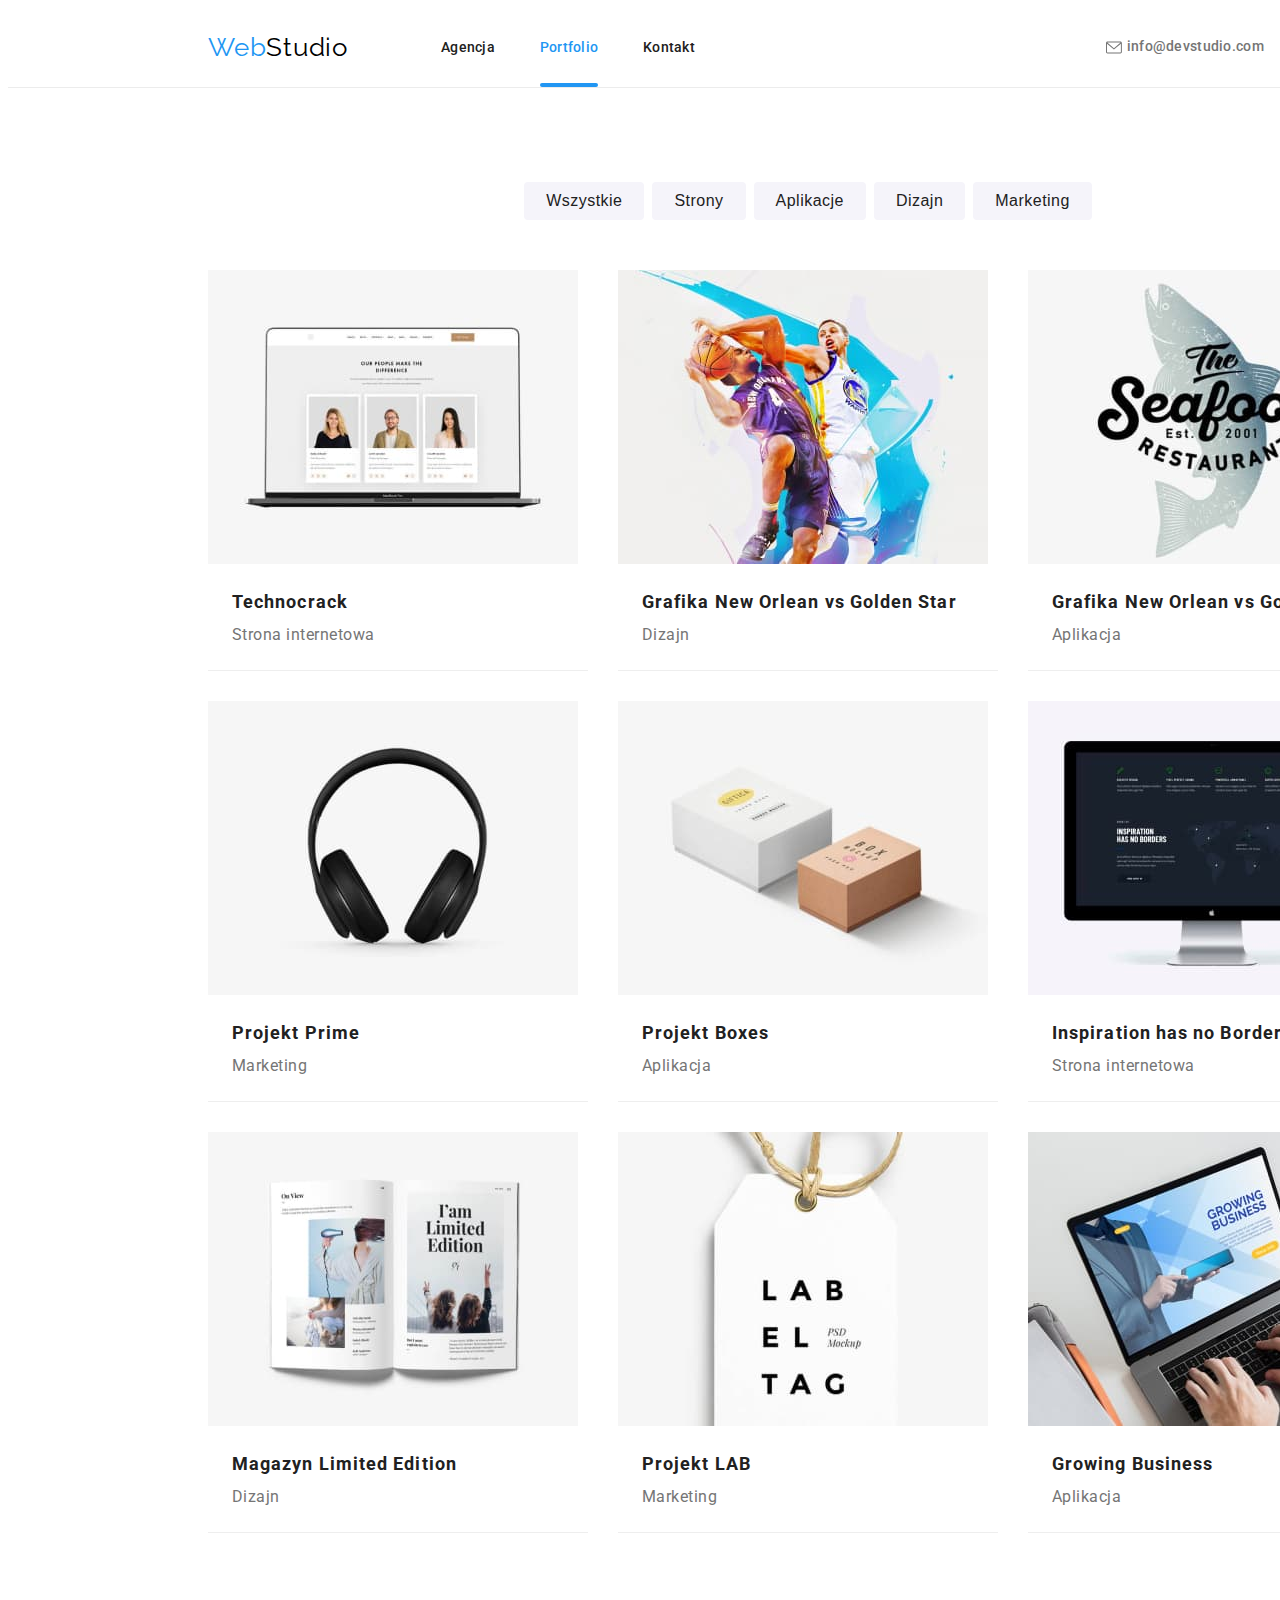
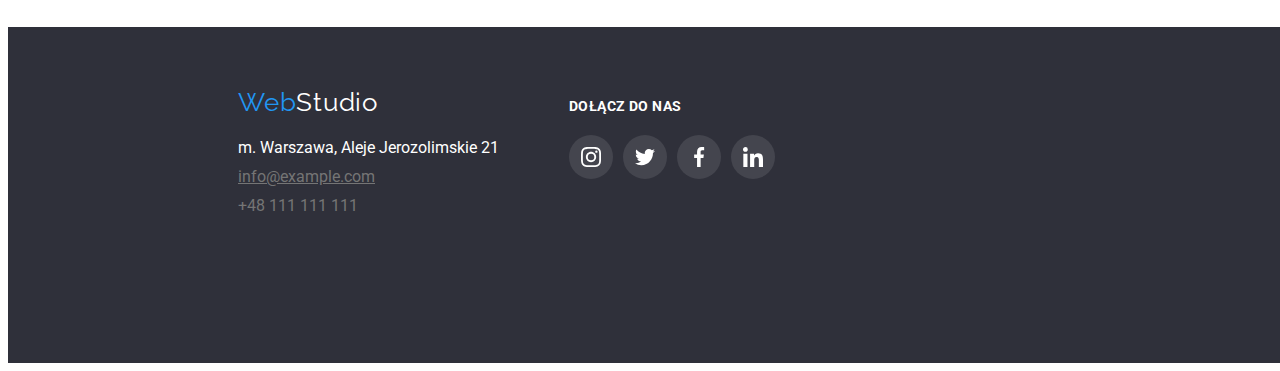
==== commit c0c5adaf: "update" ====
--- a/portfolio.html
+++ b/portfolio.html
@@ -1,331 +1,237 @@
 <!DOCTYPE html>
 <html lang="pl">
   <head>
-    <meta charset="UTF-8" />
-    <meta http-equiv="X-UA-Compatible" content="IE=edge" />
-    <meta name="viewport" content="width=device-width, initial-scale=1.0" />
-    <title>Portfolio</title>
-    <link rel="preconnect" href="https://fonts.googleapis.com" />
-    <link rel="preconnect" href="https://fonts.gstatic.com" crossorigin />
+    <meta charset="UTF-8">
+    <meta http-equiv="X-UA-Compatible" content="IE=edge">
+    <meta name="viewport" content="width=device-width, initial-scale=1.0">
+    <title>WebStudio</title>
+
+  <!-- Modern normalize -->
+
     <link
-      href="https://fonts.googleapis.com/css2?family=Raleway:wght@700&family=Roboto:wght@400;500;700;900&display=swap"
-      rel="stylesheet"/>
+    rel="stylesheet"
+    href="https://cdnjs.cloudflare.com/ajax/libs/modern-normalize/1.1.0/modern-normalize.min.css"
+    integrity="sha512-wpPYUAdjBVSE4KJnH1VR1HeZfpl1ub8YT/NKx4PuQ5NmX2tKuGu6U/JRp5y+Y8XG2tV+wKQpNHVUX03MfMFn9Q=="
+    crossorigin="anonymous"
+    referrerpolicy="no-referrer">
+    <link rel="preconnect" href="https://fonts.googleapis.com">
+    <link rel="preconnect" href="https://fonts.gstatic.com" crossorigin>
     <link
-      rel="stylesheet"
-      href="https://cdnjs.cloudflare.com/ajax/libs/modern-normalize/1.1.0/modern-normalize.min.css"
-      integrity="sha512-wpPYUAdjBVSE4KJnH1VR1HeZfpl1ub8YT/NKx4PuQ5NmX2tKuGu6U/JRp5y+Y8XG2tV+wKQpNHVUX03MfMFn9Q=="
-      crossorigin="anonymous"
-      referrerpolicy="no-referrer"/>
-    <link href="css/styles.css" rel="stylesheet" />
+    href="https://fonts.googleapis.com/css2?family=Raleway:ital,wght@0,700;1,700&family=Roboto:ital,wght@0,400;0,500;0,700;0,900;1,400;1,500;1,700;1,900&display=swap"
+    rel="stylesheet">
+    <link rel="stylesheet" href="css/styles.css">
   </head>
   <body>
-    <header>
-      <div class="container">
-        <div class="box1">
-          <a class="logo-black" href="./index.html"
-            ><span class="logo-web">Web</span>Studio</a>
-          <nav>
-            <ul class="navigation-links">
-              <li class="list-navigation">
-                <a class="link" href="./index.html">Agencja</a>
-              </li>
-              <li class="list-navigation">
-                <a class="link-active-portfolio" href="./portfolio.html"
-                  >Portfolio</a>
-              </li>
-              <li class="list-navigation">
-                <a class="link" href="#">Kontakt</a>
-              </li>
+    <div class="wrapper">
+      
+  <!-- ========== MENU ========== -->
+      
+      <header class="header-container">
+        <div class="container nav-container">
+          <a class="logo-placeholder style-link" href="#"><span class="logo-span">Web</span>Studio</a>
+
+  <!-- Menu -->
+
+          <nav class="navigation">
+            <ul class="nav-links">
+              <li><a class="nav-link style-link" href="index.html">Agencja</a></li>
+              <li><a class="nav-link style-link curr-link" href="#">Portfolio</a></li>
+              <li><a class="nav-link style-link" href="#">Kontakt</a></li>
             </ul>
           </nav>
-          <ul class="contact-links-top">
-            <li class="list-contact">
-              <a class="link-contact" href="mailto:info@devstudio.com">
-                <svg class="icons-contact" width="16px" height="12px">
-                  <use href="./images/icons.svg#icon-envelope"></use></svg>info@devstudio.com</a>
-            </li>
-            <li class="list-contact">
-              <a class="link-contact" href="tel:+48111111111"
-                ><svg class="icons-contact" width="10px" height="16px">
-                  <use href="./images/icons.svg#icon-phone"></use></svg>+48 111 111 111</a>
-            </li>
-          </ul>
+          
+  <!-- Contact details -->
+          
+          <a class="info-link mail-link style-link" href="mailto:info@devstudio.com">
+            <svg class="icon-nav" width="16" height="19">
+              <use href="images/icons.svg#icon-envelope"></use>
+            </svg>info@devstudio.com</a>
+          <a class="info-link tel-link style-link" href="tel:+48111111111">
+            <svg class="icon-nav" width="10" height="19">
+              <use href="images/icons.svg#icon-smartphone"></use>
+            </svg>+48 111 111 111</a>
+          </div>
+        </header>
+        
+  <!-- ========== MAIN ========== -->
+
+        <main class="section">
+          <div class="container">
+
+  <!-- Section for button to filter portfolio -->
+
+            <section class="filtr-portfolio">
+              <ul class="portfolio-buttons">
+                <li><button class="filter-btn" type="button">Wszystkie</button></li>
+                <li><button class="filter-btn" type="button">Strony</button></li>
+                <li><button class="filter-btn" type="button">Aplikacje</button></li>
+                <li><button class="filter-btn" type="button">Dizajn</button></li>
+                <li><button class="filter-btn" type="button">Marketing</button></li>
+              </ul>
+            </section>
+    
+  <!-- Portfolio section, images with descriptions -->
+
+            <section class="portfolio">
+              <ul class="portfolio-list">
+                <li class="portfolio-item">
+                  <div class="portfolio-box">
+                    <img src="images/portfolio/portfolio-01.jpg" alt="Picture of website with some people" width="370" height="294" />
+                    <div class="portfolio-overlay">
+                      <p>Lorem ipsum dolor sit amet, consectetur adipisicing elit.</p>
+                      </div>
+                    </div>
+                    <div class="portfolio-text-container">
+                      <h3 class="portfolio-title">Technocrack</h3>
+                      <p class="portfolio-description">Strona internetowa</p>
+                    </div>
+                  </li>
+                  <li class="portfolio-item">
+                    <div class="portfolio-box">
+                      <img src="images/portfolio/portfolio-02.jpg" alt="Picture of website with some people" width="370" height="294" />
+                      <div class="portfolio-overlay">
+                        <p>Lorem ipsum dolor sit amet, consectetur adipisicing elit.</p>
+                      </div>
+                    </div>
+                    <div class="portfolio-text-container">
+                      <h3 class="portfolio-title">Grafika New Orlean vs Golden Star</h3>
+                      <p class="portfolio-description">Dizajn</p>
+                    </div>
+                  </li>
+                  <li class="portfolio-item">
+                    <div class="portfolio-box">
+                      <img src="images/portfolio/portfolio-03.jpg" alt="Picture of website with some people" width="370" height="294" />
+                      <div class="portfolio-overlay">
+                        <p>Lorem ipsum dolor sit amet, consectetur adipisicing elit.</p>
+                      </div>
+                    </div>
+                    <div class="portfolio-text-container">
+                      <h3 class="portfolio-title">Grafika New Orlean vs Golden Star</h3>
+                      <p class="portfolio-description">Aplikacja</p>
+                    </div>
+                  </li>
+                  <li class="portfolio-item">
+                    <div class="portfolio-box">
+                      <img src="images/portfolio/portfolio-04.jpg" alt="Picture of website with some people" width="370" height="294" />
+                      <div class="portfolio-overlay">
+                        <p>Lorem ipsum dolor sit amet, consectetur adipisicing elit.</p>
+                      </div>
+                    </div>
+                    <div class="portfolio-text-container">
+                      <h3 class="portfolio-title">Projekt Prime</h3>
+                      <p class="portfolio-description">Marketing</p>
+                    </div>
+                  </li>
+                  <li class="portfolio-item">
+                    <div class="portfolio-box">
+                      <img src="images/portfolio/portfolio-05.jpg" alt="Picture of website with some people" width="370" height="294" />
+                      <div class="portfolio-overlay">
+                        <p>Lorem ipsum dolor sit amet, consectetur adipisicing elit.</p>
+                      </div>
+                    </div>
+                    <div class="portfolio-text-container">
+                      <h3 class="portfolio-title">Projekt Boxes</h3>
+                      <p class="portfolio-description">Aplikacja</p>
+                    </div>
+                  </li>
+                  <li class="portfolio-item">
+                    <div class="portfolio-box">
+                      <img src="images/portfolio/portfolio-06.jpg" alt="Picture of website with some people" width="370" height="294" />
+                      <div class="portfolio-overlay">
+                        <p>Lorem ipsum dolor sit amet, consectetur adipisicing elit.</p>
+                      </div>
+                    </div>
+                    <div class="portfolio-text-container">
+                      <h3 class="portfolio-title">Inspiration has no Borders</h3>
+                      <p class="portfolio-description">Strona internetowa</p>
+                    </div>
+                  </li>
+                  <li class="portfolio-item">
+                    <div class="portfolio-box">
+                      <img src="images/portfolio/portfolio-07.jpg" alt="Picture of website with some people" width="370" height="294" />
+                      <div class="portfolio-overlay">
+                        <p>Lorem ipsum dolor sit amet, consectetur adipisicing elit.</p>
+                      </div>
+                    </div>
+                    <div class="portfolio-text-container">
+                      <h3 class="portfolio-title">Magazyn Limited Edition</h3>
+                      <p class="portfolio-description">Dizajn</p>
+                    </div>
+                  </li>
+                  <li class="portfolio-item">
+                    <div class="portfolio-box">
+                      <img src="images/portfolio/portfolio-08.jpg" alt="Picture of website with some people" width="370" height="294" />
+                      <div class="portfolio-overlay">
+                        <p>Lorem ipsum dolor sit amet, consectetur adipisicing elit.</p>
+                      </div>
+                    </div>
+                    <div class="portfolio-text-container">
+                      <h3 class="portfolio-title">Projekt LAB</h3>
+                      <p class="portfolio-description">Marketing</p>
+                    </div>
+                  </li>
+                  <li class="portfolio-item">
+                    <div class="portfolio-box">
+                      <img src="images/portfolio/portfolio-09.jpg" alt="Picture of website with some people" width="370" height="294" />
+                      <div class="portfolio-overlay">
+                        <p>Lorem ipsum dolor sit amet, consectetur adipisicing elit.</p>
+                      </div>
+                    </div>
+                    <div class="portfolio-text-container">
+                      <h3 class="portfolio-title">Growing Business</h3>
+                      <p class="portfolio-description">Aplikacja</p>
+                    </div>
+                  </li>
+                </ul>
+              </section>
+            </div>
+          </main>
+
+  <!-- ========== FOOTER ========== -->
+
+          <footer class="foot">
+            <div class="container footer-container">
+              <div class="footer-contacts">
+                <a class="logo-placeholder logo-down style-link" href="#"><span class="logo-span">Web</span>Studio</a>
+                <address class="adres">
+                  <ul class="adres-list">
+                    <li>
+                      <a class="where-to style-link" href="https://goo.gl/maps/Lxoy2PiTruj3LMqQA" target="_blank" rel="noopener nofollow noreferrer">
+                        m. Warszawa, Aleje Jerozolimskie 21
+                      </a>
+                    </li>
+                    <li><a class="info-link transparent style-link underline-link" href="mailto:info@example.com">info@example.com</a></li>
+                    <li><a class="info-link transparent style-link" href="tel:+48111111111">+48 111 111 111</a></li>
+                  </ul>
+                </address>
+              </div>
+              <div class="footer-social-div">
+                <h3 class="footer-social-h3">dołącz do nas</h3>
+                <ul class="footer-social-list">
+                  <li class="footer-social-icon">
+                    <svg class="icon" width="20" height="20">
+                      <use href="images/icons.svg#icon-instagram"></use>
+                    </svg>
+                  </li>
+                  <li class="footer-social-icon">
+                    <svg class="icon" width="20" height="20">
+                      <use href="images/icons.svg#icon-twitter"></use>
+                    </svg>
+                  </li>
+                  <li class="footer-social-icon">
+                    <svg class="icon" width="20" height="20">
+                      <use href="images/icons.svg#icon-facebook"></use>
+                    </svg>
+                  </li>
+                  <li class="footer-social-icon">
+                    <svg class="icon" width="20" height="20">
+                      <use href="images/icons.svg#icon-linkedin"></use>
+                    </svg>
+                  </li>
+                </ul>
+              </div>
+            </div>
+          </footer>
         </div>
-      </div>
-      <div class="header-line"></div>
-    </header>
-    <main>
-      <div class="container">
-        <section class="section">
-          <ul class="list-project-filter">
-            <li class="item-project-filter">
-              <button type="button" class="project-filter">Wszystkie</button>
-            </li>
-            <li class="item-project-filter">
-              <button type="button" class="project-filter">Strony</button>
-            </li>
-            <li class="item-project-filter">
-              <button type="button" class="project-filter">Aplikacje</button>
-            </li>
-            <li class="item-project-filter">
-              <button type="button" class="project-filter">Dizajn</button>
-            </li>
-            <li class="item-project-filter">
-              <button type="button" class="project-filter">Marketing</button>
-            </li>
-          </ul>
-        </section>
-      </div>
-      <div class="container">
-        <section class="section-projects">
-          <ul class="list-project">
-            <li class="item-project">
-              <img
-                class="overlay-box"
-                src="images/portfolio/technocrack.jpg"
-                alt="projekt strony internetowej firmy technocrack"
-                width="370"
-                height="294"
-              />
-              <div class="overlay">
-                <p class="overlay-description">
-                  Technocrack jest popularną platformą wykorzystywaną do
-                  rozpowszechniania koronawirusa. Firmy wykorzystują tę
-                  platformę do celów szpiegowskich i ataków na niezabezpieczone
-                  serwery konkurencji
-                </p>
-              </div>
-              <div class="project-border">
-                <h2 class="project-name" lang="en">Technocrack</h2>
-                <p class="project-group">Strona internetowa</p>
-              </div>
-            </li>
-            <li class="item-project">
-              <img class="overlay-box"
-                src="images/portfolio/new-orlean-vs-golden-star.jpg"
-                alt="ilustracja dwóch zawodników koszykówki podczas meczu"
-                width="370"
-                height="294"
-              />
-              <div class="overlay">
-                <p class="overlay-description">
-                  Technocrack jest popularną platformą wykorzystywaną do
-                  rozpowszechniania koronawirusa. Firmy wykorzystują tę
-                  platformę do celów szpiegowskich i ataków na niezabezpieczone
-                  serwery konkurencji
-                </p>
-              </div>
-              <div class="project-border">
-                <h2 class="project-name">
-                  Grafika <span lang="en">New Orlean vs Golden Star</span>
-                </h2>
-                <p class="project-group">Dizajn</p>
-              </div>
-            </li>
-
-            <li class="item-project">
-              <img class="overlay-box"
-                src="images/portfolio/seafood-restaurant.jpg"
-                alt="logo restauracji seafood"
-                width="370"
-                height="294"
-              />
-              <div class="overlay">
-                <p class="overlay-description">
-                  Technocrack jest popularną platformą wykorzystywaną do
-                  rozpowszechniania koronawirusa. Firmy wykorzystują tę
-                  platformę do celów szpiegowskich i ataków na niezabezpieczone
-                  serwery konkurencji
-                </p>
-              </div>
-              <div class="project-border">
-                <h2 class="project-name">
-                  Restauracja <span lang="en">Seafood</span>
-                </h2>
-                <p class="project-group">Aplikacja</p>
-              </div>
-            </li>
-
-            <li class="item-project">
-              <img class="overlay-box"
-                src="images/portfolio/project-prime.jpg"
-                alt="czarne słuchawki nauszne"
-                width="370"
-                height="294"
-              />
-              <div class="overlay">
-                <p class="overlay-description">
-                  Technocrack jest popularną platformą wykorzystywaną do
-                  rozpowszechniania koronawirusa. Firmy wykorzystują tę
-                  platformę do celów szpiegowskich i ataków na niezabezpieczone
-                  serwery konkurencji
-                </p>
-              </div>
-              <div class="project-border">
-                <h2 class="project-name">
-                  Projekt <span lang="en">Prime</span>
-                </h2>
-                <p class="project-group">Marketing</p>
-              </div>
-            </li>
-            <li class="item-project">
-              <img class="overlay-box"
-                src="images/portfolio/project-boxes.jpg"
-                alt="dwa tekturowe pudełka"
-                width="370"
-                height="294"
-              />
-              <div class="overlay">
-                <p class="overlay-description">
-                  Technocrack jest popularną platformą wykorzystywaną do
-                  rozpowszechniania koronawirusa. Firmy wykorzystują tę
-                  platformę do celów szpiegowskich i ataków na niezabezpieczone
-                  serwery konkurencji
-                </p>
-              </div>
-              <div class="project-border">
-                <h2 class="project-name">
-                  Projekt <span lang="en">Boxes</span>
-                </h2>
-                <p class="project-group">Aplikacja</p>
-              </div>
-            </li>
-            <li class="item-project">
-              <img class="overlay-box"
-                src="images/portfolio/inspiration-has-no-borders.jpg"
-                alt="monitor z wyświetlonym projektem strony internetowej inspiration has no borders"
-                width="370"
-                height="294"
-              />
-              <div class="overlay">
-                <p class="overlay-description">
-                  Technocrack jest popularną platformą wykorzystywaną do
-                  rozpowszechniania koronawirusa. Firmy wykorzystują tę
-                  platformę do celów szpiegowskich i ataków na niezabezpieczone
-                  serwery konkurencji
-                </p>
-              </div>
-              <div class="project-border">
-                <h2 class="project-name" lang="en">
-                  Inspiration has no Borders
-                </h2>
-                <p class="project-group">Strona internetowa</p>
-              </div>
-            </li>
-            <li class="item-project">
-              <img class="overlay-box"
-                src="images/portfolio/limited-edition-magazine.jpg"
-                alt="zdjęcie papierowej wersji magazynu limited edition"
-                width="370"
-                height="294"
-              />
-              <div class="overlay">
-                <p class="overlay-description">
-                  Technocrack jest popularną platformą wykorzystywaną do
-                  rozpowszechniania koronawirusa. Firmy wykorzystują tę
-                  platformę do celów szpiegowskich i ataków na niezabezpieczone
-                  serwery konkurencji
-                </p>
-              </div>
-              <div class="project-border">
-                <h2 class="project-name">
-                  Magazyn <span lang="en">Limited Edition</span>
-                </h2>
-                <p class="project-group">Dizajn</p>
-              </div>
-            </li>
-            <li class="item-project">
-              <img class="overlay-box"
-                src="images/portfolio/project-lab.jpg"
-                alt="makieta projektu labeltag"
-                width="370"
-                height="294"
-              />
-              <div class="overlay">
-                <p class="overlay-description">
-                  Technocrack jest popularną platformą wykorzystywaną do
-                  rozpowszechniania koronawirusa. Firmy wykorzystują tę
-                  platformę do celów szpiegowskich i ataków na niezabezpieczone
-                  serwery konkurencji
-                </p>
-              </div>
-              <div class="project-border">
-                <h2 class="project-name">Projekt LAB</h2>
-                <p class="project-group">Marketing</p>
-              </div>
-            </li>
-            <li class="item-project">
-              <img class="overlay-box"
-                src="images/portfolio/growing-business.jpg"
-                alt="laptop z uruchomioną aplikacją growing business"
-                width="370"
-                height="294"
-              />
-              <div class="overlay">
-                <p class="overlay-description">
-                  Technocrack jest popularną platformą wykorzystywaną do
-                  rozpowszechniania koronawirusa. Firmy wykorzystują tę
-                  platformę do celów szpiegowskich i ataków na niezabezpieczone
-                  serwery konkurencji
-                </p>
-              </div>
-              <div class="project-border">
-                <h2 class="project-name" lang="en">Growing Business</h2>
-                <p class="project-group">Aplikacja</p>
-              </div>
-            </li>
-          </ul>
-        </section>
-      </div>
-    </main>
-    <footer class="footer">
-      <div class="container">
-        <div class="footer-box">
-          <div>
-            <a class="logo-white" href="./index.html"
-              ><span class="logo-web">Web</span>Studio</a
-            >
-            <address>
-              <p class="city-street">m. Warszawa, Aleje Jerozolimskie 21</p>
-            </address>
-            <ul class="contact-links-bottom">
-              <li class="item-contact-bottom">
-                <a class="link" href="mailto:info@example.com"
-                  >info@example.com</a
-                >
-              </li>
-              <li>
-                <a class="link" href="tel:+48111111111">+48 111 111 111</a>
-              </li>
-            </ul>
-          </div>
-          <div class="social-media-box">
-            <p class="social-media-title">Dołącz do nas</p>
-            <ul class="list-social-media">
-              <li class="social-media-icon">
-                <a class="social-media-icon-border" href="#">
-                  <svg class="list-icons" width="20x" height="20px">
-                    <use href="./images/icons.svg#icon-instagram"></use></svg></a>
-              </li>
-              <li class="social-media-icon">
-                <a class="social-media-icon-border" href="#">
-                  <svg class="list-icons" width="20x" height="20px">
-                    <use href="./images/icons.svg#icon-twitter"></use></svg></a>
-              </li>
-              <li class="social-media-icon">
-                <a class="social-media-icon-border" href="#">
-                  <svg class="list-icons" width="20x" height="20px">
-                    <use href="./images/icons.svg#icon-facebook"></use></svg></a>
-              </li>
-              <li class="social-media-icon">
-                <a class="social-media-icon-border" href="#">
-                  <svg class="list-icons" width="20x" height="20px">
-                    <use href="./images/icons.svg#icon-linkedin"></use></svg></a>
-              </li>
-            </ul>
-          </div>
-        </div>
-      </div>
-    </footer>
-  </body>
-</html>+      </body>
+    </html>--- a/css/styles.css
+++ b/css/styles.css
@@ -1,761 +1,605 @@
 :root {
-    --accent-color: #2196f3;
-    --main-text-color: #212121;
-    --main-description-color: #757575;
-    --white-text: #ffffff;
-    --black-text: #000000;
-    --bottom-contact-color: rgba(255, 255, 255, 0.6);
-    --portfolio-filter: #f5f4fa;
-    --footer-background: #2f303a;
-    --footer-socialmedia-icon: rgba(255, 255, 255, 0.1);
-  }
-  
-*,
-*::before,
-*::after {
-    margin: 0;
-   padding: 0;
-   box-sizing: border-box;
-   }
-  
-  body {
-    color: var(--main-text-color);
-    font-family: "Roboto", "Tahoma", sans-serif;
-  }
-  
-  ul {
-    list-style: none;
-
-    padding: 0px;
-  }
-
-  
-  .container {
-    max-width: 1200px;
-    width: 100%;
-    margin: 0 auto;
-  }
-  
-  .section {
-    padding-top: 94px;
-    padding-bottom: 94px;
-  }
-  
-  .second-headline {
-    color: var(--main-text-color);
-    font-size: 36px;
-    line-height: 1.16;
-    text-align: center;
-    letter-spacing: 0.03em;
-    margin-bottom: 50px;
-  }
-  
-  /* Header */
-  
-  .link-active {
-    text-decoration: none;
-    color: var(--accent-color);
-    font-weight: 500;
-    font-size: 14px;
-    line-height: 1.14;
-    letter-spacing: 0.02em;
-  }
-  
-  .link-active::after {
-    content: "";
-    width: 53px;
-    height: 4px;
-    background-color: var(--accent-color);
-    border-radius: 2px;
-    position: absolute;
-    top: 47px;
-    left: 0px;
-    margin: 0;
-    padding: 0;
-    display: block;
-  }
-  
-  .link-active-portfolio {
-    text-decoration: none;
-    color: var(--accent-color);
-    font-weight: 500;
-    font-size: 14px;
-    line-height: 1.14;
-    letter-spacing: 0.02em;
-  }
-  
-  .link-active-portfolio::after {
-    content: "";
-    width: 58px;
-    height: 4px;
-    background-color: var(--accent-color);
-    border-radius: 2px;
-    position: absolute;
-    top: 47px;
-    left: 0px;
-    margin: 0;
-    padding: 0;
-    display: block;
-  }
-  
-  .header-line {
-    border: 1px solid #ececec;
-  }
-  
-  .box1 {
-    display: flex;
-    align-items: center;
-    margin-top: 24px;
-    margin-bottom: 25px;
-  }
-  
-  .logo-black {
-    color: var(--black-text);
-    font-family: "Raleway";
-    font-weight: 700;
-    font-size: 26px;
-    text-decoration: none;
-    margin-right: 93px;
-  }
-  
-  .logo-white {
-    color: var(--white-text);
-    font-family: "Raleway";
-    font-weight: 700;
-    font-size: 26px;
-    text-decoration: none;
-  }
-  
-  .logo-web {
-    color: var(--accent-color);
-  }
-  
-  .navigation-links {
-    display: flex;
-  }
-  
-  .navigation-links:last-child {
-    margin-right: 345px;
-  }
-  
-  .list-navigation {
-    margin-right: 46px;
-    position: relative;
-  }
-  
-  .link {
-    text-decoration: none;
-    color: var(--main-text-color);
-    font-weight: 500;
-    font-size: 14px;
-    line-height: 1.14;
-    letter-spacing: 0.02em;
-  }
-  
-  .link:hover,
-  .link:focus {
-    color: var(--accent-color);
-    transition-duration: 250ms;
-    transition-timing-function: cubic-bezier(0.4, 0, 0.2, 1);
-  }
-  
-  .link-active:hover,
-  .link-active:focus {
-    color: var(--accent-color);
-    transition-duration: 250ms;
-    transition-timing-function: cubic-bezier(0.4, 0, 0.2, 1);
-  }
-  
-  .contact-links-top {
-    display: flex;
-  }
-  
-  .link-contact {
-    text-decoration: none;
-    display: flex;
-    align-items: center;
-  }
-  
-  .list-contact {
-    margin-right: 30px;
-  }
-  
-  .list-contact:last-child {
-    margin-right: 0px;
-  }
-  
-  .contact-links-top .link-contact {
-    color: var(--main-description-color);
-    font-weight: 500;
-    font-size: 14px;
-    line-height: 1.14;
-    letter-spacing: 0.02em;
-  }
-  
-  .link-contact:hover,
-  .link-contact:focus {
-    color: var(--accent-color);
-    --color4: var(--accent-color);
-    transition-duration: 250ms;
-    transition-timing-function: cubic-bezier(0.4, 0, 0.2, 1);
-  }
-  
-  .icons-contact {
-    margin-right: 10px;
-  }
-  
-  /* Main Header */
-  
-  .main-headline {
-    color: var(--white-text);
-    font-weight: 900;
-    font-size: 44px;
-    line-height: 1.36;
-    text-align: center;
-    letter-spacing: 0.06em;
-    padding-top: 200px;
-    margin-bottom: 30px;
-  }
-  
-  .service-order {
-    color: var(--white-text);
-    font-family: "Roboto";
-    font-weight: 700;
-    font-size: 16px;
-    line-height: 1.87;
-    letter-spacing: 0.06em;
-    background: var(--accent-color);
-    border: 0px solid;
-    border-radius: 4px;
-    cursor: pointer;
-    padding: 10px 41px 10px 41px;
-  }
-  
-  .section-background-1 {
-    background-color: var(--footer-background);
-    background-image: linear-gradient(
-        to bottom,
-        rgba(47, 48, 58, 0.4) 50%,
-        rgba(47, 48, 58, 0.4) 50%
-      ),
-      url(../images/background-images/baner-background.jpg);
-    max-width: 1600px;
-    width: 100%;
-    margin: 0px;
-  }
-  
-  .main-headline-box {
-    display: flex;
-    justify-content: center;
-  }
-  
-  .box3 {
-    display: flex;
-    justify-content: center;
-    padding-bottom: 200px;
-  }
-  
-  /* Our assests */
-  
-  .assets {
-    font-size: 14px;
-    line-height: 1.14;
-    letter-spacing: 0.03em;
-  }
-  
-  .assets-description {
-    color: var(--main-description-color);
-    font-size: 14px;
-    line-height: 1.71;
-    letter-spacing: 0.03em;
-    margin-top: 10px;
-  }
-  
-  .list-assets {
-    display: flex;
-  }
-  
-  .item-assest {
-    padding-right: 30px;
-  }
-  
-  .assets-icon-box {
-    display: flex;
-    justify-content: center;
-    align-items: center;
-    width: 270px;
-    height: 120px;
-    background-color: var(--portfolio-filter);
-    margin-bottom: 30px;
-  }
-  
-  /* What we do */
-  
-  .list-what-we-do {
-    display: flex;
-    justify-content: center;
-  }
-  
-  .item-what-we-do {
-    margin-right: 30px;
-  }
-  
-  .what-we-do-box:last-child {
-    margin-right: 0px;
-  }
-  
-  .section-what-we-do {
-    margin-bottom: 94px;
-  }
-  
-  .item-description-background {
-    position: relative;
-    overflow: hidden;
-  }
-  
-  .item-description-background > .item-description {
-    width: 370px;
-    height: 70px;
-  
-    position: absolute;
-    left: 50%;
-    top: 87%;
-    margin: 0;
-    padding: 27px 90px;
-    transform: translateX(-50%) translateY(-50%);
-    z-index: 1;
-  
-    font-weight: 700;
-    font-size: 14px;
-    line-height: 0.87;
-    text-align: center;
-    letter-spacing: 0.03em;
-    text-transform: uppercase;
-    background-image: linear-gradient(
-      to bottom,
-      rgba(47, 48, 58, 0.8) 50%,
-      rgba(47, 48, 58, 0.8) 50%
-    );
-    color: var(--white-text);
-  }
-  
-  /* Our team */
-  
-  .section-background-2 {
-    background-color: var(--portfolio-filter);
-  }
-  
-  .list-team {
-    display: flex;
-  }
-  
-  .list-team:last-child {
-    margin-right: 0px;
-  }
-  
-  .item-team {
-    margin-right: 30px;
-    background-color: var(--white-text);
-    box-shadow: 0px 1px 3px rgba(0, 0, 0, 0.12), 0px 1px 1px rgba(0, 0, 0, 0.14),
-      0px 2px 1px rgba(0, 0, 0, 0.2);
-    border-radius: 0px 0px 4px 4px;
-    max-width: 270px;
-  }
-  
-  .member-name {
-    color: var(--main-text-color);
-    font-weight: 500;
-    font-size: 16px;
-    line-height: 1.18;
-    letter-spacing: 0.03em;
-    margin-top: 30px;
-    margin-bottom: 10px;
-    display: flex;
-    justify-content: center;
-  }
-  
-  .member-position {
-    color: var(--main-description-color);
-    font-size: 16px;
-    line-height: 1.18;
-    letter-spacing: 0.03em;
-    margin-bottom: 16px;
-    display: flex;
-    justify-content: center;
-  }
-  
-  .team-icon {
-    margin-right: 10px;
-    padding-bottom: 30px;
-    display: flex;
-    align-items: center;
-  }
-  
-  .team-icon:last-child {
-    margin-right: 0px;
-  }
-  
-  .team-icon-last {
-    margin-right: 0px;
-  }
-  
-  .team-icon-border {
-    text-decoration: none;
-    display: flex;
-    align-items: center;
-    width: 44px;
-    height: 44px;
-    border-radius: 50px;
-  }
-  
-  .team-icon-border:hover,
-  .team-icon-border:focus {
-    --color3: var(--white-text);
-    background-color: var(--accent-color);
-    transition-duration: 250ms;
-    transition-timing-function: cubic-bezier(0.4, 0, 0.2, 1);
-  }
-  
-  /* Our clients */
-  
-  .list-clients {
-    display: flex;
-    justify-content: center;
-  }
-  
-  .item-client {
-    margin-right: 30px;
-  }
-  
-  .list-icons {
-    text-decoration: none;
-    transition-property: --color3, --color2;
-    transition-duration: 1s;
-    transition-timing-function: cubic-bezier(0.4, 0, 0.2, 1);
-  }
-  
-  .item-border {
-    text-decoration: none;
-    display: flex;
-    align-items: center;
-    width: 170px;
-    height: 92px;
-    border: 1px solid #afb1b8;
-    border-radius: 4px;
-    transition-property: border, --color3, --color2;
-    transition-duration: 1s;
-    transition-timing-function: cubic-bezier(0.4, 0, 0.2, 1);
-  }
-  
-  .item-border:hover,
-  .item-border:focus {
-    border: 1px solid var(--accent-color);
-    --color3: var(--accent-color);
-    --color2: var(--accent-color);
-  }
-  
-  /* Footer */
-  
-  .footer {
-    background-color: var(--footer-background);
-    padding-top: 60px;
-    padding-bottom: 60px;
-  }
-  
-  .city-street {
-    color: var(--white-text);
-    font-size: 14px;
-    line-height: 1.71;
-    letter-spacing: 0.03em;
-    font-style: normal;
-    margin-top: 20px;
-    margin-bottom: 9px;
-  }
-  
-  .item-contact-bottom {
-    margin-bottom: 9px;
-  }
-  
-  .contact-links-bottom .link {
-    color: var(--bottom-contact-color);
-    font-weight: 500;
-    font-size: 14px;
-    line-height: 1.14;
-    letter-spacing: 0.02em;
-    font-style: normal;
-  }
-  
-  .contact-links-bottom .link:hover,
-  .contact-links-bottom .link:focus {
-    color: var(--accent-color);
-    transition-duration: 250ms;
-    transition-timing-function: cubic-bezier(0.4, 0, 0.2, 1);
-  }
-  
-  .social-media-box {
-    display: flex;
-    flex-wrap: wrap;
-    width: 206px;
-    height: 80px;
-    margin-left: 70px;
-    padding-top: 12px;
-  }
-  
-  .social-media-title {
-    color: var(--white-text);
-    font-weight: 700;
-    font-size: 14px;
-    line-height: 16px;
-    letter-spacing: 0.03em;
-    text-transform: uppercase;
-    padding-bottom: 20px;
-  }
-  
-  .list-social-media {
-    display: flex;
-    justify-content: center;
-  }
-  
-  .social-media-icon {
-    margin-right: 20px;
-    --color3: var(--white-text);
-  }
-  
-  .footer-box {
-    display: flex;
-  }
-  
-  .social-media-icon-border {
-    text-decoration: none;
-    display: flex;
-    align-items: center;
-    width: 44px;
-    height: 44px;
-    background-color: var(--footer-socialmedia-icon);
-    border-radius: 50px;
-  }
-  
-  .social-media-icon-border:hover,
-  .social-media-icon-border:focus {
-    background-color: var(--accent-color);
-    transition-duration: 250ms;
-    transition-timing-function: cubic-bezier(0.4, 0, 0.2, 1);
-  }
-  
-  /* Project filters */
-  
-  .project-filter {
-    color: var(--main-text-color);
-    font-family: "Roboto";
-    font-weight: 500;
-    font-size: 16px;
-    line-height: 1.62;
-    text-align: center;
-    letter-spacing: 0.03em;
-    background-color: var(--portfolio-filter);
-    border: 0px solid;
-    border-radius: 4px;
-    padding: 6px 22px 6px 22px;
-  }
-  
-  .project-filter:hover,
-  .project-filter:focus {
-    background-color: var(--accent-color);
-    color: var(--white-text);
-    cursor: pointer;
-    box-shadow: 0px 3px 1px rgba(0, 0, 0, 0.1), 0px 1px 2px rgba(0, 0, 0, 0.08),
-      0px 2px 2px rgba(0, 0, 0, 0.12);
-    transition-duration: 250ms;
-    transition-timing-function: cubic-bezier(0.4, 0, 0.2, 1);
-  }
-  
-  .item-project-filter {
-    margin-right: 8px;
-  }
-  
-  .item-project-filter:last-child {
-    margin-right: 0px;
-  }
-  
-  /* Project results */
-  
-  .project-name {
-    color: var(--main-text-color);
-    font-size: 18px;
-    line-height: 2;
-    letter-spacing: 0.06em;
-    padding-top: 20px;
-    padding-left: 24px;
-  }
-  
-  .project-group {
-    color: var(--main-description-color);
-    font-size: 16px;
-    line-height: 1.87;
-    letter-spacing: 0.03em;
-    padding-top: 4px;
-    padding-left: 24px;
-    padding-bottom: 20px;
-  }
-  
-  .overlay-box {
-    position: relative;
-    width: 370px;
-    height: 294px;
-    overflow: hidden;
-  }
-  
-  .overlay {
-    position: absolute;
-    width: 370px;
-    height: 294px;
-    background-color: rgba(33, 150, 243, 0.9);
-    transform: translateY(200%);
-    transition: transform 500ms ease;
-  }
-  
-  .overlay > .overlay-description {
-    font-size: 18px;
-    line-height: 1.55;
-    letter-spacing: 0.03em;
-    color: var(--white-text);
-    padding-top:49px;
-    padding-left: 24px;
-    padding-right: 45px;
-  }
-  
-  .overlay code {
-    display: inline-block;
-    background-color: rgba(33, 150, 243, 0.9);
-  }
-  
-  .list-project-filter {
-    display: flex;
-    justify-content: center;
-  }
-  
-  .section-projects {
-    padding-bottom: 94px;
-  }
-  
-  .list-project {
-    display: flex;
-    flex-wrap: wrap;
-    gap: 30px;
-    justify-content: center;
-  }
-  
-  .item-project {
-    display: flex;
-    flex-direction: column;
-    position: relative;
-    overflow: hidden;
-    margin:0 auto;
-  }
-  
-  .item-project:hover {
-    cursor: pointer;
-    box-shadow: 0px 1px 1px rgba(0, 0, 0, 0.12), 0px 4px 4px rgba(0, 0, 0, 0.06),
-      1px 4px 6px rgba(0, 0, 0, 0.16);
-    transition-duration: 250ms;
-    transition-timing-function: cubic-bezier(0.4, 0, 0.2, 1);
-    transform: translatex(0);
-  }
-  
-  .item-project:hover .overlay {
-    transition-duration: 250ms;
-    transition-timing-function: cubic-bezier(0.4, 0, 0.2, 1);
-    transform: translatex(0);
-  }
-  
-  .project-border {
-    border-bottom: 1px solid #eeeeee;
-    border-right: 1px solid #eeeeee;
-    border-left: 1px solid #eeeeee;
-  }
-  
-  /* modal.js */
-  
-  .modal-background {
-    top: 0px;
-    left: 0px;
-    width: 100vw;
-    height: 100vh;
-    background-color: rgba(0, 0, 0, 0.3);
-    position: fixed;
-    z-index: 1;
-    transition-property: visibility;
-    visibility: visible;
-    display: flex;
-    animation-name: modalOpen;
-    animation-duration: 2000ms;
-    animation-timing-function: ease-in;
-    animation-direction: normal;
-    animation-fill-mode: forwards;
-  }
-  
-  .modal {
-    top: 50%;
-    left: 50%;
-    width: 528px;
-    height: 581px;
-    background-color: var(--white-text);
-    box-shadow: 0px 1px 3px rgba(0, 0, 0, 0.12), 0px 1px 1px rgba(0, 0, 0, 0.14),
-      0px 2px 1px rgba(0, 0, 0, 0.2);
-    border-radius: 4px;
-    position: fixed;
-    z-index: 9999;
-    transition-property: visibility, transform;
-    transform: translateX(-50%) translateY(-50%);
-    transition-duration: 2;
-    visibility: visible;
-    animation-name: modalFrame;
-    animation-duration: 1000ms;
-    animation-timing-function: ease-in;
-    animation-direction: normal;
-    animation-fill-mode: forwards;
-  }
-  
-  .is-hidden {
-    pointer-events: none;
-    visibility: hidden;
-    opacity: 0;
-  }
-  
-  .button-close {
-    width: 30px;
-    height: 30px;
-    background-color: var(--white-text);
-    border: 1px solid rgba(0, 0, 0, 0.1);
-    border-radius: 50%;
-    cursor: pointer;
-    margin-top: 8px;
-    margin-left: 490px;
-    display: flex;
-    align-items: center;
-  }
-  
-  /* Animations */
-  
-  @keyframes modalOpen {
-    0% {
-      background-color: rgba(0, 0, 0, 0);
-    }
-    50% {
-      background-color: rgba(0, 0, 0, 0.2);
-    }
-    100% {
-      background-color: rgba(0, 0, 0, 0.4);
-    }
-  }
-  
-  @keyframes modalFrame {
-    0% {
-      top: 0%;
-      left: 50%;
-      transform: translateX(-50%);
-    }
-    100% {
-      top: 50%;
-    }
-  }+  --font-main-color: #212121;
+  --font-secondary-color: #757575;
+  --hover-bg-color: #2196f3;
+  --color-white: #ffffff;
+  --color-black: #000000;
+  --bg-dark-color: #2f303a;
+  --bg-medium-color: #f5f4fa;
+  --font-transparent: rgb(255 255 255 / 0.6);
+  --nav-border-color: #ececec;
+  --showcase-bg: rgba(47, 48, 58, 0.4);
+  --social-bg-color: rgb(255 255 255 / 0.1);
+  --default-icon-color: #afb1b8;
+  --portfolio-bg-color: rgb(33 150 243/ 0.9);
+  --about-bg-color: rgb(47 48 58 / 0.8);
+  --semi-transparent: rgb(0 0 0 /0.5);
+}
+
+body {
+  font-family: "Roboto", "Raleway", sans-serif;
+  color: var(--font-main-color);
+}
+
+ul,
+h1,
+h2,
+h3,
+h4,
+h5 {
+  margin: 0;
+  padding: 0;
+}
+
+/* Background colors */
+.showcase {
+  text-align: center;
+  height: 600px;
+  padding: 200px 0px;
+  max-width: 1600px;
+  background-size: contain;
+  background-repeat: no-repeat;
+  background-position: center;
+  background-image: linear-gradient(to bottom, var(--showcase-bg), var(--showcase-bg)), url(../images/showcase.jpg);
+}
+
+.team {
+  background-color: var(--bg-medium-color);
+}
+
+.foot {
+  background-color: var(--bg-dark-color);
+  height: 252px;
+  padding: 60px 215px 24px 215px;
+}
+
+/* Links */
+
+.style-link {
+  transition-property: color;
+  text-decoration: none;
+  transition: 250ms cubic-bezier(0.4, 0, 0.2, 1);
+}
+
+.transparent {
+  color: var(--font-transparent);
+}
+
+.underline-link {
+  text-decoration: underline;
+}
+
+.nav-link.curr-link {
+  color: var(--hover-bg-color);
+  position: relative;
+}
+
+.curr-link::after {
+  content: "";
+  width: 100%;
+  height: 4px;
+  position: absolute;
+  bottom: -32px;
+  right: 0;
+  border-radius: 2px;
+  background: var(--hover-bg-color);
+}
+
+/* Modal */
+
+.backdrop {
+  cursor: not-allowed;
+  display: flex;
+  position: fixed;
+  left: 0;
+  right: 0;
+  top: 0;
+  bottom: 0;
+  background-color: var(--semi-transparent);
+  z-index: 50;
+  transition-property: visibility, opacity;
+  visibility: visible;
+  opacity: 1;
+  transition: 250ms cubic-bezier(0.4, 0, 0.2, 1);
+}
+
+.modal {
+  cursor: initial;
+  position: relative;
+  width: 528px;
+  height: 581px;
+  margin: auto;
+  background-color: var(--color-white);
+  box-shadow: 0px 1px 3px rgba(0, 0, 0, 0.12), 0px 1px 1px rgba(0, 0, 0, 0.14), 0px 2px 1px rgba(0, 0, 0, 0.2);
+  border-radius: 14px;
+  z-index: 100;
+}
+
+.btn-modal {
+  cursor: pointer;
+  position: absolute;
+  right: 8px;
+  top: 8px;
+  background: none;
+  border-radius: 50%;
+  border: 1px solid rgba(255, 0, 0, 0.1);
+}
+
+.is-hidden {
+  pointer-events: none;
+  visibility: hidden;
+  opacity: 0;
+}
+
+/* Hover and focus */
+
+.filter-btn:hover,
+.filter-btn:focus,
+.order-btn:hover,
+.order-btn:focus {
+  background-color: var(--hover-bg-color);
+  color: var(--color-white);
+  cursor: pointer;
+}
+
+.filter-btn:hover,
+.filter-btn:focus {
+  box-shadow: 0px 3px 1px rgba(0, 0, 0, 0.1), 0px 1px 2px rgba(0, 0, 0, 0.08), 0px 2px 2px rgba(0, 0, 0, 0.12);
+}
+
+.style-link:hover,
+.style-link:focus {
+  color: var(--hover-bg-color);
+}
+
+.team-social-icon:hover,
+.footer-social-icon:hover,
+.team-social-icon:focus,
+.footer-social-icon:focus {
+  cursor: pointer;
+  background-color: var(--hover-bg-color);
+  color: var(--color-white);
+}
+
+.client-icon:hover,
+.client-icon:focus {
+  cursor: pointer;
+  color: var(--hover-bg-color);
+}
+
+.about-item {
+  position: relative;
+  display: flex;
+  text-align: center;
+}
+
+.about-description {
+  position: absolute;
+  display: flex;
+  justify-content: center;
+  align-items: center;
+  width: 100%;
+  height: 70px;
+  bottom: 0;
+  background: var(--about-bg-color);
+  color: var(--color-white);
+  text-transform: uppercase;
+}
+
+.portfolio-box {
+  position: relative;
+  display: flex;
+  flex-direction: column;
+  width: 370px;
+  height: 294px;
+  overflow: hidden;
+}
+
+.portfolio-overlay {
+  position: absolute;
+  padding: 49px 45px 49px 24px;
+  height: 100%;
+  text-align: initial;
+  font-family: "Roboto";
+  font-style: normal;
+  font-weight: 400;
+  font-size: 18px;
+  line-height: 1.55;
+  letter-spacing: 0.03em;
+  color: var(--color-white);
+  background: var(--portfolio-bg-color);
+  transition-property: transform;
+  transform: translateY(100%);
+  transition: 250ms cubic-bezier(0.4, 0, 0.2, 1);
+}
+
+.portfolio-item:hover .portfolio-overlay {
+  transform: translateY(0);
+}
+
+/* Icons */
+
+.icon-nav {
+  vertical-align: middle;
+  margin-right: 5px;
+  --color1: currentColor;
+}
+
+.team-social-icon {
+  width: 44px;
+  height: 44px;
+  background-color: initial;
+  border-radius: 50%;
+  display: flex;
+  justify-content: center;
+  align-items: center;
+  color: var(--default-icon-color);
+  transition-property: color, background-color;
+  transition: 250ms cubic-bezier(0.4, 0, 0.2, 1);
+}
+
+.icon {
+  --color5: currentColor;
+}
+
+.client-list {
+  display: flex;
+  list-style: none;
+  padding: 0;
+  margin: 0;
+  justify-content: space-between;
+  color: var(--default-icon-color);
+}
+
+.client-icon {
+  min-width: 170px;
+  height: 92px;
+  display: flex;
+  justify-content: center;
+  align-items: center;
+  border: 1px solid;
+  border-radius: 4px;
+  transition-property: color;
+  transition: 250ms cubic-bezier(0.4, 0, 0.2, 1);
+}
+
+.footer-social-icon {
+  width: 44px;
+  height: 44px;
+  background-color: var(--social-bg-color);
+  border-radius: 50%;
+  display: flex;
+  justify-content: center;
+  align-items: center;
+  transition-property: color, background-color;
+  transition: 250ms cubic-bezier(0.4, 0, 0.2, 1);
+}
+
+.logo-placeholder {
+  color: var(--color-black);
+  font-family: "Raleway";
+  font-style: normal;
+  font-size: 26px;
+  line-height: 1.2;
+  letter-spacing: 0.03em;
+  margin-right: 93px;
+}
+
+.logo-down {
+  color: var(--color-white);
+}
+
+.logo-span {
+  color: var(--hover-bg-color);
+}
+
+.navigation {
+  font-weight: 500;
+  font-size: 14px;
+  line-height: 1.14;
+  letter-spacing: 0.02em;
+}
+
+.nav-link {
+  color: var(--font-main-color);
+}
+
+.info-link {
+  color: var(--font-secondary-color);
+}
+
+.mail-link {
+  margin-left: auto;
+  margin-right: 20px;
+  margin-top: 0;
+  margin-bottom: 0;
+  font-weight: 500;
+  font-size: 14px;
+  line-height: 1.14;
+  letter-spacing: 0.02em;
+}
+
+.tel-link {
+  font-weight: 500;
+  font-size: 14px;
+  line-height: 1.14;
+  letter-spacing: 0.02em;
+}
+
+.showcase-h1 {
+  display: block;
+  margin: auto;
+  text-transform: uppercase;
+  color: var(--color-white);
+  font-weight: 900;
+  font-size: 44px;
+  line-height: 1.37;
+  text-align: center;
+  letter-spacing: 0.06em;
+  width: 700px;
+}
+
+.section-h2 {
+  font-size: 36px;
+  line-height: 1.17;
+  text-align: center;
+  letter-spacing: 0.03em;
+  margin: 0 auto 50px auto; 
+}
+
+.order-btn {
+  font-weight: 700;
+  font-size: 16px;
+  line-height: 1.875;
+  margin-top: 30px;
+  width: 200px;
+  border: none;
+  padding: 10px 0px;
+  border-radius: 4px;
+  background-color: var(--color-white);
+  color: var(--font-main-color);
+  transition-property: color, background-color;
+  transition: 250ms cubic-bezier(0.4, 0, 0.2, 1);
+}
+
+.about-h3 {
+  font-size: 14px;
+  line-height: 1.15;
+  letter-spacing: 0.03em;
+  text-transform: uppercase;
+  padding-top: 30px;
+}
+
+.about-article {
+  color: var(--font-secondary-color);
+  font-size: 14px;
+  line-height: 1.71;
+  letter-spacing: 0.03em;
+}
+
+.teammate-name {
+  font-weight: 500;
+  font-size: 16px;
+  line-height: 1.19;
+  letter-spacing: 0.03em;
+  padding-top: 30px;
+}
+
+.teammate-description {
+  color: var(--font-secondary-color);
+  font-size: 16px;
+  line-height: 1.19;
+  letter-spacing: 0.03em;
+}
+
+.teammate-socials {
+  margin: 0 32px;
+  list-style: none;
+  display: flex;
+  justify-content: space-between;
+}
+
+.adres {
+  font-style: normal;
+  margin-top: 20px;
+}
+
+.where-to {
+  color: var(--color-white);
+}
+
+.footer-social-h3 {
+  color: var(--color-white);
+  font-size: 14px;
+  line-height: 1.14;
+  letter-spacing: 0.03em;
+  text-transform: uppercase;
+  padding-top: 12px;
+  padding-bottom: 20px;
+}
+
+/* Font colors, sizes and weight - PORTFOLIO */
+
+.filter-btn {
+  font-size: 16px;
+  line-height: 1.625;
+  letter-spacing: 0.03em;
+  padding: 6px 22px;
+  border-radius: 4px;
+  border: none;
+  color: var(--font-main-color);
+  background-color: var(--bg-medium-color);
+  box-shadow: none;
+  transition-property: color, background-color, box-shadow;
+  transition: 250ms cubic-bezier(0.4, 0, 0.2, 1);
+}
+
+.portfolio-title {
+  font-size: 18px;
+  line-height: 2;
+  letter-spacing: 0.06em;
+  margin: 0;
+}
+
+.portfolio-description {
+  color: var(--font-secondary-color);
+  font-size: 16px;
+  line-height: 1.875;
+  letter-spacing: 0.03em;
+  margin: 0;
+}
+
+.wrapper {
+  width: 1600px;
+  margin: auto;
+}
+
+.nav-container {
+  display: flex;
+  align-items: center;
+}
+
+.container {
+  width: 1200px;
+  margin: 0px auto;
+  padding: 0 15px;
+}
+
+.section {
+  padding: 94px 0px;
+}
+
+.header-container {
+  border-bottom: 1px solid var(--nav-border-color);
+  padding: 24px 0px;
+  font-size: 0px; 
+}
+
+.nav-links {
+  display: flex;
+  list-style-type: none;
+  padding: 0;
+  margin: 0;
+  width: 254px;
+  justify-content: space-between;
+}
+
+.about-list {
+  display: flex;
+  list-style: none;
+  justify-content: space-between;
+  padding: 0;
+  margin: 0;
+}
+
+.about-list > li:not(:last-child) {
+  margin-right: 30px;
+}
+
+.about-list > li {
+  flex: 1; 
+}
+
+.about-icon {
+  padding: 25px 0;
+  text-align: center;
+  border-radius: 4px;
+  background-color: var(--bg-medium-color);
+}
+
+.what-we-do {
+  margin-top: 94px;
+}
+
+.about-pic-list {
+  display: flex;
+  list-style: none;
+  padding: 0;
+  margin: 0; 
+  justify-content: space-between;
+}
+
+.team-list {
+  display: flex;
+  list-style: none;
+  padding: 0;
+  margin: 0;
+  justify-content: space-between;
+  text-align: center;
+}
+
+.team-list > li {
+  background-color: var(--color-white);
+  padding-bottom: 18px;
+  border-radius: 0px 0px 4px 4px;
+  box-shadow: 0px 1px 3px rgba(0, 0, 0, 0.12), 0px 1px 1px rgba(0, 0, 0, 0.14), 0px 2px 1px rgba(0, 0, 0, 0.2);
+}
+
+.adres-list {
+  display: flex;
+  flex-direction: column;
+  list-style: none;
+  padding: 0;
+}
+
+.adres-list > li:not(:last-child) {
+  margin-bottom: 10px;
+}
+
+.filtr-portfolio {
+  margin: 0 auto 50px auto;
+}
+
+.portfolio-buttons {
+  display: flex;
+  list-style-type: none;
+  padding: 0;
+  margin: 0;
+  gap: 8px;
+  justify-content: center;
+}
+
+.portfolio {
+  display: flex;
+  justify-content: center;
+}
+
+.portfolio-text-container {
+  padding: 20px 24px;
+  text-align: start;
+}
+
+.portfolio-list {
+  text-align: center;
+  display: flex;
+  list-style-type: none;
+  padding: 0;
+  flex-wrap: wrap;
+  gap: 30px;
+}
+
+.portfolio-item {
+  border-bottom: 1px solid #eeeeee;
+  flex-basis: calc((100% - 60px) / 3);
+  box-shadow: none;
+  transition-property: box-shadow;
+  transition: 250ms cubic-bezier(0.4, 0, 0.2, 1);
+}
+
+.portfolio-item:hover,
+.portfolio-item:focus {
+  cursor: pointer;
+  box-shadow: 0px 1px 1px rgba(0, 0, 0, 0.12), 0px 4px 4px rgba(0, 0, 0, 0.06), 1px 4px 6px rgba(0, 0, 0, 0.16);
+}
+
+.footer-container {
+  display: flex;
+  gap: 70px;
+}
+
+.footer-social-list {
+  color: var(--color-white);
+  list-style-type: none;
+  display: flex;
+  gap: 10px;
+}